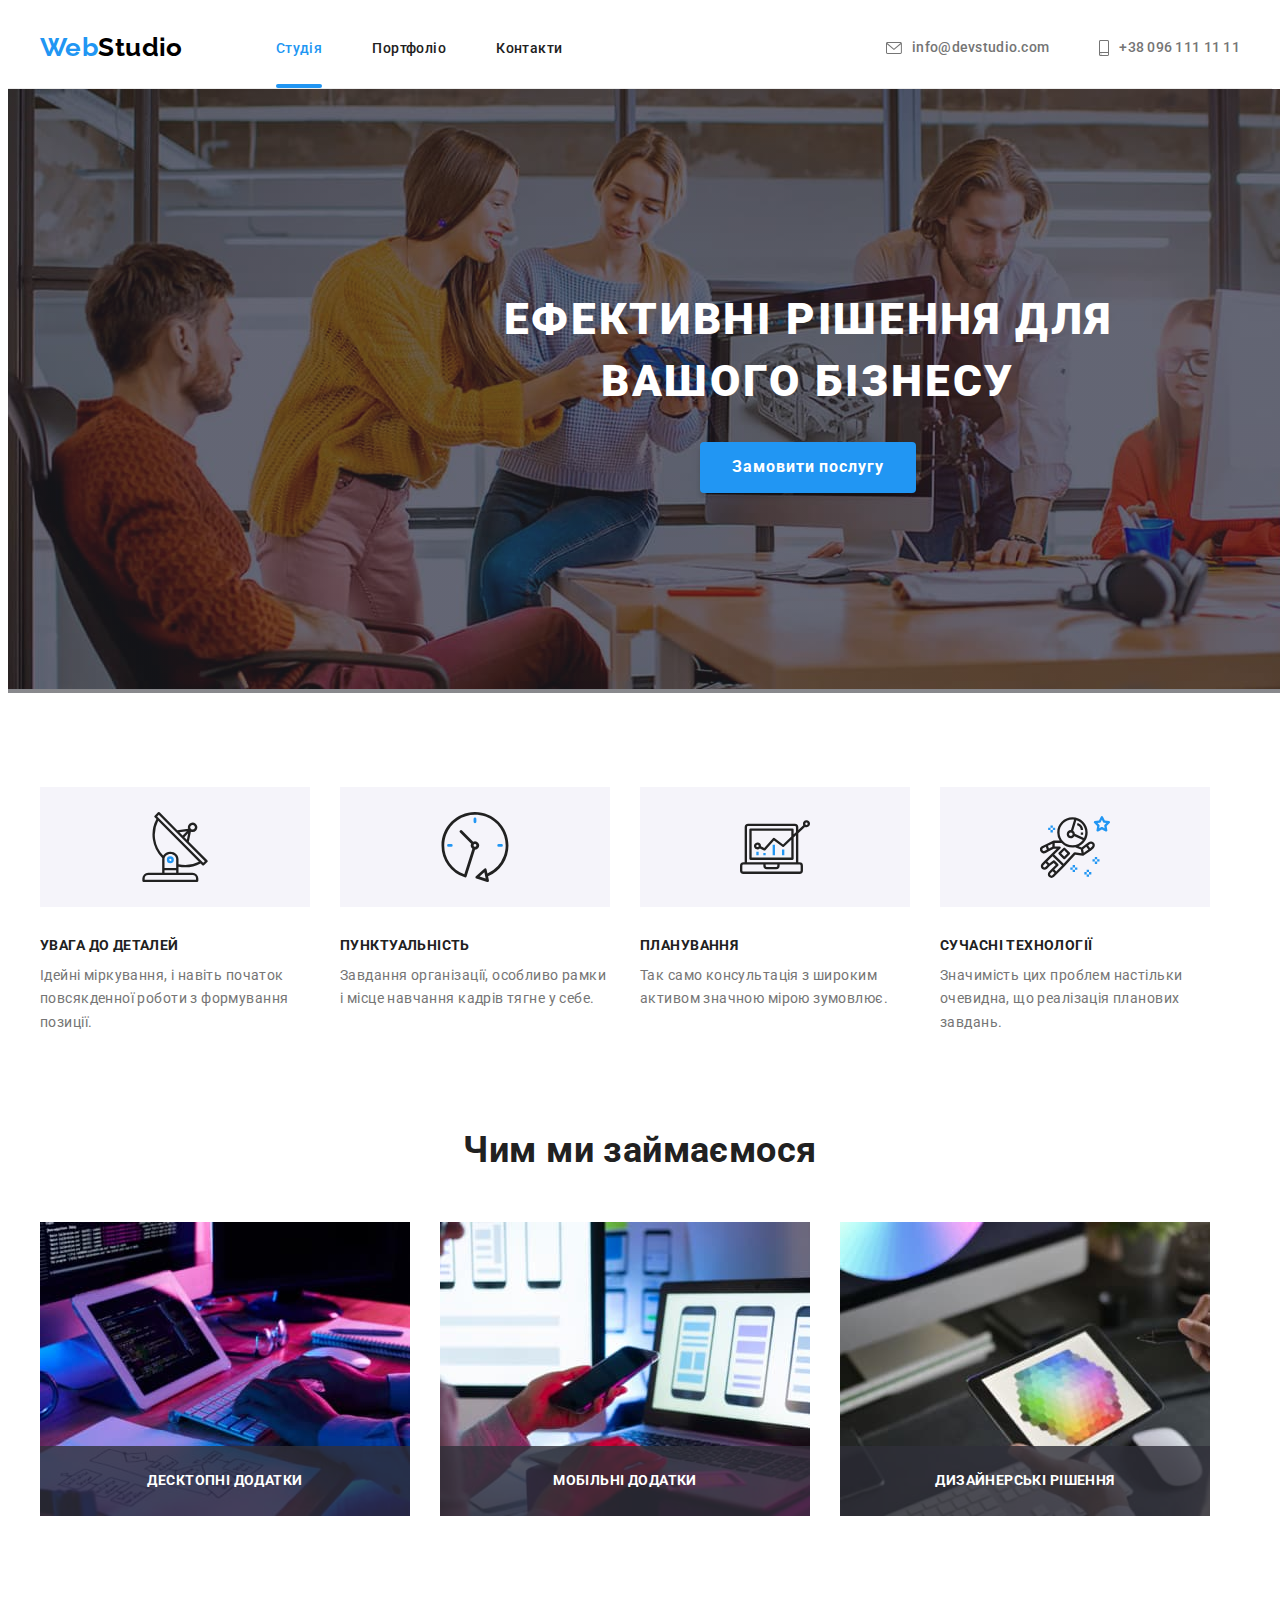
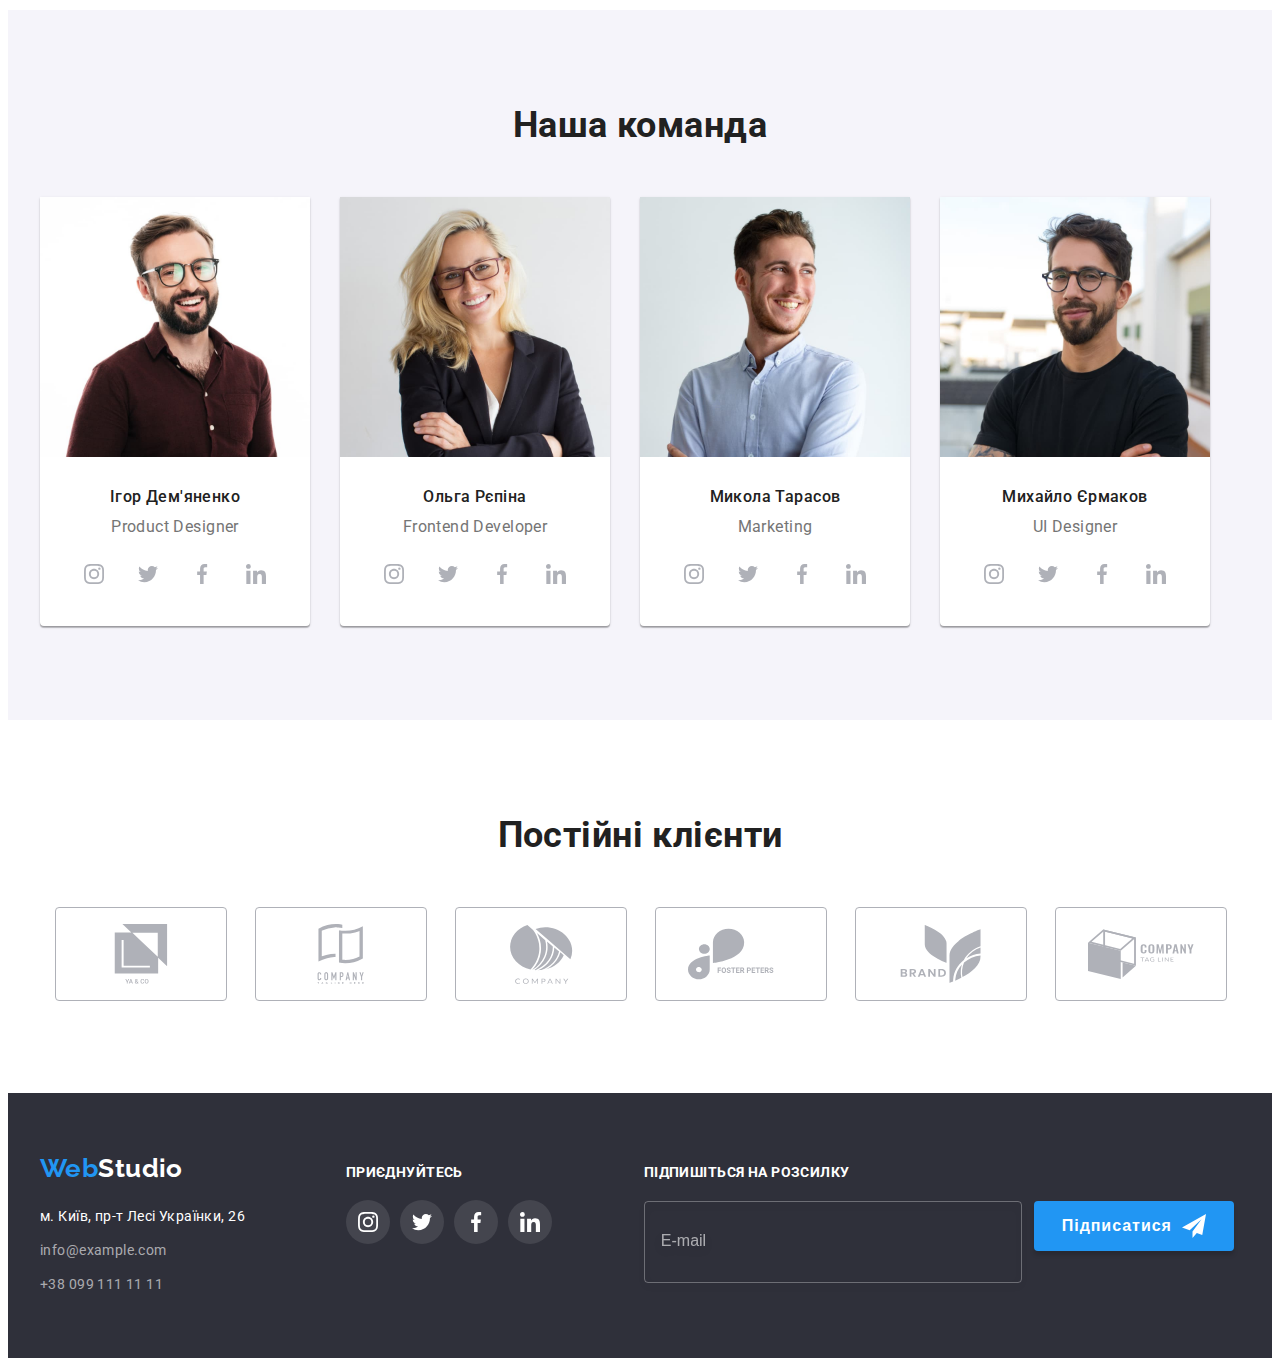
==== index.html @ 593ed6ea "Uploaded files from Module 6." ====
<!DOCTYPE html>
<html lang="uk">

<head>
    <meta charset="UTF-8">
    <meta http-equiv="X-UA-Compatible" content="IE=edge">
    <meta name="viewport" content="width=device-width, initial-scale=1.0">
    <title>WebStudio</title>
    <link rel="preconnect" href="https://fonts.googleapis.com">
    <link rel="preconnect" href="https://fonts.gstatic.com" crossorigin>
    <link
        href="https://fonts.googleapis.com/css2?family=Raleway:wght@700&family=Roboto:wght@400;500;700;900&display=swap"
        rel="stylesheet">
    <link rel="stylesheet" href="https://cdnjs.cloudflare.com/ajax/libs/modern-normalize/1.1.0/modern-normalize.min.css"
        integrity="sha512-wpPYUAdjBVSE4KJnH1VR1HeZfpl1ub8YT/NKx4PuQ5NmX2tKuGu6U/JRp5y+Y8XG2tV+wKQpNHVUX03MfMFn9Q=="
        crossorigin="anonymous" referrerpolicy="no-referrer" />
    <link rel="stylesheet" href="./styles/styles.css">

</head>

<body>

    <header class="header">
        <div class="container header-container">

            <nav class="navigation">
                <a href="index.html" class="logo"><span class="logo-web">Web</span>Studio</a>
                <ul class="site-nav list">
                    <li class="nav-list"><a href="" class="link current">Студія</a></li>
                    <li class="nav-list"><a href="portfolio.html" class="link">Портфоліо</a></li>
                    <li class="nav-list"><a href="" class="link">Контакти</a></li>
                </ul>
            </nav>

            <ul class="list contacts">
                <li><a href="mailto:info@devstudio.com" class="item email-header">
                        <svg class="icon-contact" width="16" height="12">
                            <use href="./images/icons.svg#icon-envelope"></use>
                        </svg>
                        info@devstudio.com</a></li>
                <li><a href="tel:+380961111111" class="item phone-header">
                        <svg class="icon-contact" width="10" height="16">
                            <use href="./images/icons.svg#icon-smartphone"></use>
                        </svg>
                        +38 096 111 11 11</a></li>
            </ul>
        </div>
    </header>

    <main>

        <section class="hero">
            <div class="container hero-container">
                <h1 class="hero-title">Ефективні рішення для вашого бізнесу</h1>
                <button type="button" class="btn cursor" data-modal-open>Замовити послугу</button>
            </div>

        </section>

        <section class="section">
            <div class="container">
                <h2 class="visually-hidden">Переваги</h2>
                <ul class="list set">

                    <li class="strength-element">
                        <div class="strength-icon-bcg">
                            <svg  width="70" height="70">
                                <use href="./images/icons.svg#icon-antenna"></use>
                            </svg>
                        </div>
                        <h3 class="title">УВАГА ДО ДЕТАЛЕЙ</h3>
                        <p class="text">
                            Ідейні міркування, і навіть початок повсякденної роботи з формування позиції.
                        </p>
                    </li>

                    <li class="strength-element">
                        <div class="strength-icon-bcg">
                            <svg width="70" height="70">
                                <use href="./images/icons.svg#icon-clock"></use>
                            </svg>
                        </div>
                        <h3 class="title">ПУНКТУАЛЬНІСТЬ</h3>
                        <p class="text">Завдання організації, особливо рамки і місце навчання кадрів тягне у себе.</p>
                    </li>

                    <li class="strength-element">
                        <div class="strength-icon-bcg">
                            <svg width="70" height="70">
                                <use href="./images/icons.svg#icon-diagram"></use>
                            </svg>
                        </div>
                        <h3 class="title">ПЛАНУВАННЯ</h3>
                        <p class="text">Так само консультація з широким активом значною мірою зумовлює.</p>
                    </li>

                    <li class="strength-element">
                        <div class="strength-icon-bcg">
                            <svg  width="70" height="70">
                                <use href="./images/icons.svg#icon-astronaut"></use>
                            </svg>
                        </div>
                        <h3 class="title">СУЧАСНІ ТЕХНОЛОГІЇ</h3>
                        <p class="text">Значимість цих проблем настільки очевидна, що реалізація планових завдань.</p>
                    </li>

                </ul>
            </div>
        </section>

        <section class="section job-section">
            <div class="container">
                <h2 class="secondary-title">Чим ми займаємося</h2>
                <ul class="list jobs">

                    <li class="jobs-kind"><img src="./images/box1.jpg" alt="Верстальщик размечает страницу" width="370"
                            height="294">
                        <div class="label">Десктопні додатки

                        </div></li>

                    <li class="jobs-kind"><img src="./images/box2.jpg"
                            alt="Настройка корректного отображения страницы на мобильном" width="370" height="294">
                        <div class="label">Мобільні додатки
                        
                        </div></li>

                    <li class="jobs-kind"><img src="./images/box3.jpg" alt="Дизайнер выбирает цвет" width="370"
                            height="294">
                        <div class="label">Дизайнерські рішення
                        
                        </div></li>
                </ul>
            </div>
        </section>

        <section class="team-bcg">
            <div class="container">
                <h2 class="secondary-title">Наша команда</h2>
                <ul class="list team">

                    <li class="element">
                        <img src="./images/foto1.jpg" alt="Ігор Дем'яненко" width="270" height="260">
                        <div class="name">
                            <h3 class="title">Ігор Дем'яненко</h3>
                            <p class="text">Product Designer</p>
                            <ul class="socials">
                                <li class="margin-icon">
                                    <a href="https://www.instagram.com/" target="_blank" rel="noopener noreferrer"
                                        class="link-icon">
                                        <svg width="20" height="20">
                                            <use href="./images/icons.svg#icon-instagram-gray"></use>
                                        </svg>
                                    </a>
                                </li>
                                <li class="margin-icon">
                                    <a href="https://twitter.com/" target="_blank" rel="noopener noreferrer"
                                        class="link-icon">
                                        <svg width="20" height="20">
                                            <use href="./images/icons.svg#icon-twitter-gray"></use>
                                        </svg>
                                    </a>
                                </li>
                                <li class="margin-icon">
                                    <a href="https://www.facebook.com/" target="_blank" rel="noopener noreferrer"
                                        class="link-icon">
                                        <svg width="20" height="20">
                                            <use href="./images/icons.svg#icon-facebook-gray"></use>
                                        </svg>
                                    </a>
                                </li>
                                <li class="margin-icon">
                                    <a href="https://www.linkedin.com/" target="_blank" rel="noopener noreferrer"
                                        class="link-icon">
                                        <svg width="20" height="20">
                                            <use href="./images/icons.svg#icon-linkedin-1"></use>
                                        </svg>
                                    </a>
                                </li>
                            </ul>
                        </div>
                    </li>

                    <li class="element">
                        <img src="./images/foto2.jpg " alt="Ольга Рєпіна" width="270" height="260">
                        <div class="name">
                            <h3 class="title">Ольга Рєпіна</h3>
                            <p class="text">Frontend Developer</p>
                            <ul class="socials">
                                <li class="margin-icon">
                                    <a href="https://www.instagram.com/" target="_blank" rel="noopener noreferrer"
                                        class="link-icon">
                                        <svg width="20" height="20">
                                            <use href="./images/icons.svg#icon-instagram-gray"></use>
                                        </svg>
                                    </a>
                                </li>
                                <li class="margin-icon">
                                    <a href="https://twitter.com/" target="_blank" rel="noopener noreferrer"
                                        class="link-icon">
                                        <svg width="20" height="20">
                                            <use href="./images/icons.svg#icon-twitter-gray"></use>
                                        </svg>
                                    </a>
                                </li>
                                <li class="margin-icon">
                                    <a href="https://www.facebook.com/" target="_blank" rel="noopener noreferrer"
                                        class="link-icon">
                                        <svg width="20" height="20">
                                            <use href="./images/icons.svg#icon-facebook-gray"></use>
                                        </svg>
                                    </a>
                                </li>
                                <li class="margin-icon">
                                    <a href="https://www.linkedin.com/" target="_blank" rel="noopener noreferrer"
                                        class="link-icon">
                                        <svg width="20" height="20">
                                            <use href="./images/icons.svg#icon-linkedin-1"></use>
                                        </svg>
                                    </a>
                                </li>
                            </ul>
                        </div>
                    </li>

                    <li class="element">
                        <img src="./images/foto3.jpg" alt="Микола Тарасов" width="270" height="260">
                        <div class="name">
                            <h3 class="title">Микола Тарасов</h3>
                            <p class="text">Marketing</p>
                            <ul class="socials">
                                <li class="margin-icon">
                                    <a href="https://www.instagram.com/" target="_blank" rel="noopener noreferrer"
                                        class="link-icon">
                                        <svg width="20" height="20">
                                            <use href="./images/icons.svg#icon-instagram-gray"></use>
                                        </svg>
                                    </a>
                                </li>
                                <li class="margin-icon">
                                    <a href="https://twitter.com/" target="_blank" rel="noopener noreferrer"
                                        class="link-icon">
                                        <svg width="20" height="20">
                                            <use href="./images/icons.svg#icon-twitter-gray"></use>
                                        </svg>
                                    </a>
                                </li>
                                <li class="margin-icon">
                                    <a href="https://www.facebook.com/" target="_blank" rel="noopener noreferrer"
                                        class="link-icon">
                                        <svg width="20" height="20">
                                            <use href="./images/icons.svg#icon-facebook-gray"></use>
                                        </svg>
                                    </a>
                                </li>
                                <li class="margin-icon">
                                    <a href="https://www.linkedin.com/" target="_blank" rel="noopener noreferrer"
                                        class="link-icon">
                                        <svg width="20" height="20">
                                            <use href="./images/icons.svg#icon-linkedin-1"></use>
                                        </svg>
                                    </a>
                                </li>
                            </ul>
                        </div>

                    </li>

                    <li class="element">
                        <img src="./images/foto4.jpg" alt="Михайло Єрмаков" width="270" height="260">
                        <div class="name">
                            <h3 class="title">Михайло Єрмаков</h3>
                            <p class="text">UI Designer</p>
                            <ul class="socials">
                                <li class="margin-icon">
                                    <a href="https://www.instagram.com/" target="_blank" rel="noopener noreferrer"
                                        class="link-icon">
                                        <svg width="20" height="20">
                                            <use href="./images/icons.svg#icon-instagram-gray"></use>
                                        </svg>
                                    </a>
                                </li>
                                <li class="margin-icon">
                                    <a href="https://twitter.com/" target="_blank" rel="noopener noreferrer"
                                        class="link-icon">
                                        <svg width="20" height="20">
                                            <use href="./images/icons.svg#icon-twitter-gray"></use>
                                        </svg>
                                    </a>
                                </li>
                                <li class="margin-icon">
                                    <a href="https://www.facebook.com/" target="_blank" rel="noopener noreferrer"
                                        class="link-icon">
                                        <svg width="20" height="20">
                                            <use href="./images/icons.svg#icon-facebook-gray"></use>
                                        </svg>
                                    </a>
                                </li>
                                <li class="margin-icon">
                                    <a href="https://www.linkedin.com/" target="_blank" rel="noopener noreferrer"
                                        class="link-icon">
                                        <svg width="20" height="20">
                                            <use href="./images/icons.svg#icon-linkedin-1"></use>
                                        </svg>
                                    </a>
                                </li>
                            </ul>
                        </div>

                    </li>

                </ul>
            </div>

        </section>
        <section class="section">
            <div class="container"></div>
            <h2 class="secondary-title">Постійні клієнти</h2>
            <ul class="set list icon-thumb">
                <li class="gap icon-thumb-list">
                    <a href=""  class="box-client">
<svg width="106" height="60">
    <use href="./images/icons.svg#icon-client-1"></use>
</svg>
                    </a>
                </li>
                <li class="gap icon-thumb-list">
                    <a href="" class="box-client">
<svg width="106" height="60">
                            <use href="./images/icons.svg#icon-client-2"></use>
                        </svg>
                    </a>
                </li>
                <li class="gap icon-thumb-list">
                    <a href="" class="box-client">
<svg width="106" height="60">
                            <use href="./images/icons.svg#icon-client-3"></use>
                        </svg>
                    </a>
                </li>
                <li class="gap icon-thumb-list">
                    <a href="" class="box-client">
<svg width="106" height="60">
    <use href="./images/icons.svg#icon-client-4"></use>
</svg>
                    </a>           
                </li>
                <li class="gap icon-thumb-list">
                    <a href="" class="box-client">
<svg width="106" height="60">
                            <use href="./images/icons.svg#icon-client-5"></use>
                        </svg>
                    </a>
                </li>
                <li class="gap icon-thumb-list">
                    <a href="" class="box-client">
<svg width="106" height="60">
                            <use href="./images/icons.svg#icon-client-6"></use>
                        </svg>
                    </a>
                </li>
            </ul>
        </section>
    </main>


    <footer class="footer">
        <div class="container position-footer">
            <div class="first-column">
                <a href="./index.html" class="logo logo-footer"><span class="logo-web">Web</span><span
                        class="logo-studio">Studio</span></a>
                <address>
                    <ul class="list addr">
        
                        <li class="addr-mgn">
                            <a href="https://goo.gl/maps/SSTRhMPDQCe36pUe9" target="_blank" rel="noopener noreferrer"
                                class="item map">м. Київ, пр-т Лесі Українки, 26</a>
                        </li>
        
                        <li class="addr-mgn">
                            <a href="mailto:info@example.com" class="item">info@example.com</a>
                        </li>
        
                        <li>
                            <a href="tel:+380991111111" class="item">+38 099 111 11 11</a>
                        </li>
                    </ul>
                </address>
            </div>
            <div class="second-column">
                <p>приєднуйтесь</p>
                <ul class="join-footer">
                    <li class="space-socials-footer">
                        <a href="" class="social-link-footer">
                            <svg width="20" height="20" class="social-icon-footer">
                                <use href="./images/icons.svg#icon-instagram-white"></use>
                            </svg>
                        </a>
                    </li>
                    <li class="space-socials-footer">
                        <a href="" class="social-link-footer">
                            <svg width="20" height="20" class="social-icon-footer">
                                <use href="./images/icons.svg#icon-twitter-white"></use>
                            </svg>
                        </a>
                    </li>
                    <li class="space-socials-footer">
                        <a href="" class="social-link-footer">
                            <svg width="20" height="20" class="social-icon-footer">
                                <use href="./images/icons.svg#icon-facebook-white"></use>
                            </svg>
                        </a>
                    </li>
                    <li class="space-socials-footer">
                        <a href="" class="social-link-footer">
                            <svg width="20" height="20" class="social-icon-footer">
                                <use href="./images/icons.svg#icon-linkedin-white"></use>
                            </svg>
                        </a>
                    </li>
                </ul>
            </div>
                    <form class="footer-form">
                    
                        <label class="footer-label" for="footer-email">Підпишіться на розсилку</label>
                        <div class="wrapper-input-button">
                            <input type="email" name="user-email" id="footer-email" class="footer-email" placeholder="E-mail">
                    
                            <button type="submit" class="footer-subscription-button">Підписатися
                                <svg width="24" height="24">
                                    <use href="./images/icons.svg#icon-send"></use>
                                </svg>
                            </button>
                        </div>
                    
                    </form>
        </div>


    </footer>
<div class="backdrop is-hidden" data-modal>
<div class="modal">
    <form class="modal-form">
        <b>Залиште свої дані, ми вам передзвонимо</b>
        <label class="modal-contact-form">
            Ім'я
            <span class="modal-contact-info-wrapper">
                 <input type="text" name="user-name" class="modal-contact-info">
                 <svg width="18" height="18" class="modal-contact-icon">
                    <use href="./images/icons.svg#icon-person"></use>
                 </svg>
            </span>
        </label>
        <label class="modal-contact-form">
            Телефон
            <span class="modal-contact-info-wrapper">
                <input type="tel" name="user-phone" class="modal-contact-info">
                <svg width="18" height="18" class="modal-contact-icon">
                    <use href="./images/icons.svg#icon-phone"></use>
                </svg>
            </span>
        </label>
        <label class="modal-contact-form">
            Пошта
            <span class="modal-contact-info-wrapper">
                <input type="email" name="user-email" class="modal-contact-info">
                <svg width="18" height="18" class="modal-contact-icon">
                    <use href="./images/icons.svg#icon-email"></use>
                </svg>
            </span>
        </label>
        <label class="modal-contact-form">
            Коментар
            <textarea name="user-message" class="modal-message" placeholder="Введіть текст"></textarea>
        </label>
        <div class="accept-policy-wrapper">
            <input type="checkbox" name="accept-policy" id="accept-policy" class="modal-checkbox-accept visually-hidden">
            <label class="modal-checkbox-text" for="accept-policy">Погоджуюся з розсилкою та приймаю &nbsp;
                <a href="#" class="link">Умови договору</a>
            </label>
        </div>
        <button type="submit" class="modal-submit-button">Відправити</button>
    </form>

    <button type="button" class="modal-close" data-modal-close>
        <svg width="18" height="18" class="icon-close-modal">
            <use href="./images/icons.svg#icon-modal-close"></use>
        </svg>
    </button>
</div>
</div>
<script src="./modal.js"></script>
</body>

</html>
---- styles/styles.css ----
:root {
    --card-set-gap: 30px;
    --main-text-color: #757575;
    --title-text-color: #212121;
    --accent-color: #2196F3;
    --bcg-color: #fff;
    --line-header: #ECECEC;
    --logo-color: #000000;
    --hero-bcg: #C4C4C4;
    --white-text: #FFFFFF;
    --btn-hover: #188CE8;
    --bcg-footer: #2F303A;
    --adr-color: rgba(255, 255, 255, 0.6);
    --secondary-bcg:#F5F4FA; 
    --icon-color: #AFB1B8;
    --space-icons: 10px;
    --timing-duration: 250ms;
    --timing-function: cubic-bezier(0.4, 0, 0.2, 1);
    --icon-color-socials: #FFFFFF;
}
body {
    background-color: var(--bcg-color);
    font-family: Roboto, sans-serif;
    color: var(--main-text-color);
    letter-spacing: 0.03em;
    font-size: 14px;  
 
}
h1, h2, h3, h4, h5, h6, p{
    margin: 0px;
   }
ul, ol {
    margin: 0;
    padding: 0;
    list-style: none;
   }
  
.visually-hidden{
    position: absolute;
    width: 1px;
    height: 1px;
    margin: -1px;
    padding: 0;
    overflow: hidden;
    border: 0;
    clip: rect(0 0 0 0);
}
img{
    display: block;
}
.container{
    width: 1200px;
    padding-left: 15px;
    padding-right: 15px;
    margin-left: auto;
    margin-right: auto;
}
.section{
    padding-top: 94px;
    padding-bottom: 94px;
}


/*========= хэдер =======*/
.header-container{
    display: flex;
    align-items: center;
}
.navigation{
    display: flex;
    align-items: center;
}
.site-nav{
    display: flex;
    align-items: center;
}
.header {
    padding-top: 24px;
    padding-bottom: 25px;
    border-bottom:1px solid var(--line-header);
    background-color: var(--bcg-color);
}
.logo {
    margin-right: 93px;
    color: var(--logo-color);
    font-family: Raleway, sans-serif;
    font-style: normal;
    font-weight: 700;
    font-size: 26px;
    line-height: 1.2;
    text-decoration: none; 
}
.logo-web {
    color: var(--accent-color);
}
.nav-list:not(:last-child){
    margin-right: 50px;
}
.site-nav .link {
    color: var(--title-text-color);
    font-weight:500;

    transition: color var(--timing-duration) var(--timing-function);
}
.site-nav .link:hover,
.site-nav .link:focus {
    color: var(--accent-color);
}
.site-nav .current{
    position: relative;
    color: var(--accent-color);
    padding-bottom: 32px;
}
.nav-list .current::after{
    content:"";
    position: absolute;
    left: 0;
    bottom: 0;
    
    width: 100%;
    height: 4px;
    background: var(--accent-color);
    border-radius: 2px;
}

.contacts{
    display: flex;
    margin-left: auto;
    align-items: center;
}
.email-header{
    display: flex;
    margin-right: 50px;
}
.phone-header{
    display: flex;
}
 .contacts .item {
    display: flex;
    align-items: center;
    text-decoration: none;
    color: var(--main-text-color);
    font-weight: 500;
    letter-spacing: 0.02em;
    line-height: 1.2;

    transition: color var(--timing-duration) var(--timing-function);
 }
 .contacts .item:hover, 
 .contacts .item:focus {
    color: var(--accent-color);
 }
.icon-contact{
    --icon-color: currentColor;
align-items: center;
margin-right: var(--space-icons);
}

/* ========= main ========*/

.hero{
    width: 1600px;
    margin: 0 auto;
    padding-top: 200px;
    padding-bottom: 200px;
    background-color: var(--hero-bcg);
   background-image: linear-gradient(
    rgba(47, 48, 58, 0.4),
    rgba(47, 48, 58, 0.4)),
    url(../images/overlay.jpg);
    background-repeat: no-repeat;
}
.hero-container{
    display: flex;
    flex-direction: column;
    justify-content: center;
    flex-wrap: wrap;
    align-items: center;
}
.hero-title{
    width: 696px;
    margin-bottom: 30px;
    color: var(--white-text);
    font-weight: 900;
    font-size: 44px;
    line-height: 1.4;
    text-align: center;
    letter-spacing: 0.06em;
    text-transform: uppercase;
}
.btn {
    min-width: 216;
    padding: 10px 32px;
    border: none;
    border-radius: 4px;
    text-align: center;
    font-family: inherit;
    color: var(--white-text);
    background-color: var(--accent-color);
    box-shadow: 0px 4px 4px rgba(0, 0, 0, 0.15);
    font-style: normal;
    font-weight: 700;
    font-size: 16px;
    line-height: 1.9;
    display: flex;
    text-align: center;
    letter-spacing: 0.06em; 

    transition: background-color var(--timing-duration) var(--timing-function);
}
.btn:hover {
    background-color: var(--btn-hover);
}
.set{
    display: flex;
    flex-wrap: wrap;
}
.strength-element{
    flex-basis: calc((100%-90px)/4);
    max-width: 270px;
}
.strength-element:not(:nth-child(4)){
    margin-right:var(--card-set-gap);
}
.strength-element>.title{
    margin-bottom: 10px;
}
.strength-icon-bcg{
    display: flex;
    align-items: center;
    justify-content: center;
    width: 270px;
    height: 120px;
    margin-bottom: 30px;

    background-color: var(--secondary-bcg) ;
}

.list .title{
    font-size: 14px;
    line-height: 1.2;
    text-transform: uppercase;
    color: var(--title-text-color);
}
.list .text{
    line-height: 1.7;
    color: var(--main-text-color);
}
.secondary-title {
    margin-bottom: 50px;
    font-size: 36px;
    line-height: 1.2;
    text-align: center;
    color: var(--title-text-color);

}
.job-section{
    padding-top: 0;
}
.jobs{
    display: flex;
    flex-wrap: wrap;
}
.jobs-kind{
    position: relative;
    flex-basis: calc((100%-60px)/3);
    max-width: 370px;
}
.jobs-kind:nth-child(-n+2){
    margin-right: var(--card-set-gap);
}

.label{
    position: absolute;
    bottom: 0;
    left: 0;
    display: flex;
    align-items: center;
    justify-content: center;
    width: 100%;
    background-color: rgba(47, 48, 58, 0.8);
    height: 70px;
    font-weight: 700;
    line-height: 1.14;
    text-transform: uppercase;
    color: #FFFFFF;
}
.team-bcg{
    padding: 94px 0;
    background-color: var(--secondary-bcg) ;
}
.team{
    display: flex;
    flex-wrap: wrap;
    margin: -15px;
}
.team>.element{
    max-width: 270px;
    flex-basis: calc((100%-90px)/4);
    margin: 15px;
    background: #FFFFFF;
    box-shadow: 0px 1px 3px rgba(0, 0, 0, 0.12), 0px 1px 1px rgba(0, 0, 0, 0.14), 0px 2px 1px rgba(0, 0, 0, 0.2);
    border-radius: 0px 0px 4px 4px;
    overflow: hidden;
}
.team .title{
    margin-bottom: 10px;
    font-weight: 500;
    font-size: 16px;
    line-height: 1.2;
    text-align: center;
    color: var(--title-text-color);
    text-transform: capitalize;
}
.team .text{
    font-size: 16px;
    line-height: 1.2;
    text-align: center;
    color: var(--main-text-color);
}
.element .name {
    padding-top: 30px;
    padding-bottom: 30px;
}
.socials{
    display: flex;
    justify-content: center;
    margin-top: 16px;
    list-style: none;
}


.link-icon{
    display: flex;
    justify-content: center;
    align-items: center;
    width: 44px;
    height: 44px;
    border-radius: 50%;
    fill: var(--icon-color);

    transition: background-color var(--timing-duration) var(--timing-function), fill var(--timing-duration) var(--timing-function);
}

.link-icon:hover,
.link-icon:focus{
  background-color: var(--accent-color);  
  fill: var(--icon-color-socials);
}

.margin-icon:not(:last-child){
    margin-right: var(--space-icons);
}
.box-client{
    display: flex;
    justify-content: center;
    align-items: center;
    width: 100%;
    height: 100%;
    border: 1px solid var(--icon-color);
    border-radius: 4px;
    fill: var(--icon-color);

    transition: border var(--timing-duration) var(--timing-function), fill var(--timing-duration) var(--timing-function);
}
.box-client:hover,
.box-client:focus{
   border: 1px solid var(--accent-color);
   fill: var(--accent-color);
}

.icon-thumb{
    justify-content: center;
}
.icon-thumb-list{
    width: 170px;
    height: 92px;
}
.gap:not(:last-child){
    margin-right: var(--card-set-gap);
}

 /*======== футер ======== */
 .footer {
   
    background-color: var(--bcg-footer);
    padding-bottom: 60px;
    padding-top: 60px;
 }
 .position-footer{
  
    display: flex;
    align-items: baseline;
    width: 1200px;
 }
.logo-footer{
    display: inline-block;
    margin-bottom: 20px;
}
 .logo-studio {
    color: var(--white-text)
 }
 .addr-mgn{
    margin-bottom: 9px;
 }
.addr .item {
    text-decoration: none;
    color: var(--adr-color);
    font-style: normal;
    line-height: 1.8;

    transition: color var(--timing-duration) var(--timing-function);
}
.addr .item:hover,
.addr .item:focus {
    color: var(--accent-color);
}
.addr .map {
    color: var(--white-text);
}
.first-column{
    margin-right: 70px;
}
.second-column{
    color:#FFFFFF;
    font-weight: 700;
    line-height: 1.1;
    text-transform: uppercase;
}
.join-footer{
    display: flex;
    margin-top: 20px;
}
.social-link-footer{
    display:  flex;
    justify-content: center;
    align-items: center;
    width: 44px;
    height: 44px;
    border-radius: 50%;
    background: rgba(255, 255, 255, 0.1);

    transition: background-color var(--timing-duration) var(--timing-function);
}
.social-link-footer .social-icon-footer{
    fill: #fff;
}
.space-socials-footer:not(:last-child){
    margin-right: var(--space-icons);
}
.social-link-footer:hover,
.social-link-footer:focus{
    background-color: var(--accent-color)
}

.footer-form{
    min-width: 570px;
    margin-left: 92px;
    
}

.footer-label{
  display: block;
  margin-bottom: 20px;

font-weight: 700;
line-height: 1.14;
text-transform: uppercase;
color: var(--white-text);
}
.footer-form input{
width: 358px;
height: 50px;
padding-top: 15px;
padding-bottom: 15px;
padding-left: 16px;
margin-right: 12px;
background-color: transparent;
border: 1px solid rgba(255, 255, 255, 0.3);
filter: drop-shadow(0px 4px 4px rgba(0, 0, 0, 0.15));
border-radius: 4px;
}
.footer-form input::placeholder{
    font-size: 16px;
    line-height: 1.25;
    display: flex;
    align-items: center;
    color: var(--adr-color);
}
.footer-subscription-button{
    display: flex;
    align-items: center;
    justify-content: center;
    
    min-width: 200px;
    height: 50px;

    background: var(--accent-color);
    box-shadow: 0px 4px 4px rgba(0, 0, 0, 0.15);
    border-radius: 4px;
    border: none;

    font-weight: 700;
    font-size: 16px;
    line-height: 1.88;
    text-align: center;
    letter-spacing: 0.06em;
    color: #FFFFFF;
}
.footer-subscription-button>svg{
    margin-left: 10px;
}
.wrapper-input-button{
    display: flex;
}

.backdrop{
    position: fixed;
    top: 0;
    left: 0;
    width: 100vw;
    height: 100vh;

    display: flex;
        justify-content: center;
        align-items: center;

    background-color: rgba(0, 0, 0, 0.2);
    transition: opacity var(--timing-duration) var(--timing-function), visibility var(--timing-duration) var(--timing-function);
   }

.backdrop.is-hidden{
    opacity: 0;
    visibility: hidden;
    pointer-events: none;
   }

   .backdrop.is-hidden .modal{
    transform: scale(140%);
   }
.modal{
    position: absolute;
    padding: 40px;
    width: 528px;
    height: 580px;
    background-color: #FFFFFF; 
    box-shadow: 0px 1px 3px rgba(0, 0, 0, 0.12), 0px 1px 1px rgba(0, 0, 0, 0.14), 0px 2px 1px rgba(0, 0, 0, 0.2);
    border-radius: 4px;
    transform: scale(100%);
    transition: transform var(--timing-duration) var(--timing-function);
}

.modal-close{
    position: absolute;
    top: 8px;
    right: 8px;
    display: flex;
    justify-content: center;
    align-items: center;
    width: 30px;
    height: 30px;
    border-radius: 50%;
    border: 1px solid rgba(0, 0, 0, 0.1);
    background-color: transparent;
    padding: 0;
    cursor: pointer;
    transition: transform var(--timing-duration) var(--timing-function), var(--timing-duration), var(--timing-function);
    }
    .icon-close-modal{
        transition: fill var(--timing-duration) var(--timing-function);
    }
    .icon-close-modal:hover,
    .icon-close-modal:focus{
     fill: var(--accent-color);
}
    .modal-form>b{
    display: block;
    width: 100%;
    margin-bottom: 12px;
    font-weight: 700;
    font-size: 20px;
    line-height: 1.15;
    text-align: center;
    color: var(--title-text-color);
    }
    .modal-contact-form{
        display: block;
        font-size: 12px;
        line-height: 1.17;
        letter-spacing: 0.01em;
    }

    .modal-contact-info {
        width: 100%;
        height: 40px;
        padding-left: 42px;
        border: 1px solid rgba(33, 33, 33, 0.2);
        border-radius: 4px;

        transition: border-color var(--timing-duration) var(--timing-function);
    }
    .modal-contact-info:focus, 
        .modal-message:focus{
        outline: none;
        border-color: var(--accent-color);
    }
    .modal-contact-info-wrapper{
        position: relative;
        display: block;
        margin-top: 4px;
        margin-bottom: 10px;
    }
    .modal-contact-icon{
        position: absolute;
        left: 12px;
        top: 50%;
        fill: var(--title-text-color);
        transform: translateY(-50%);

        transition: fill var(--timing-duration) var(--timing-function);
        
    }
    .modal-contact-info:focus+.modal-contact-icon{
        fill: var(--accent-color);
    }

    .modal-message{
        width: 100%;
        height: 120px;
        padding: 12px 16px;
        resize: none;
        border: 1px solid rgba(33, 33, 33, 0.2);
        border-radius: 4px;

        transition: border-color var(--timing-duration) var(--timing-function);
    }
    .modal-message::placeholder{
        font-size: 12px;
        line-height: 1.17;
        letter-spacing: 0.01em;
        color: rgba(117, 117, 117, 0.5);
    }
    .modal-checkbox-text{
        display: flex;
        align-items: center;
        line-height: 1.71;
        color: var(--main-text-color);
    }

    .modal-checkbox-text::before{
        display: inline-block;
        content:"";
        width: 16px;
        height: 15px;
        margin-right: 8px;
        border: 2px solid var(--title-text-color);
        border-radius: 2px;
        cursor: pointer;
    }
    .accept-policy-wrapper{
        display: flex;
        justify-content: center;
        margin-top: 20px;
        margin-bottom: 30px;
    }

    .modal-checkbox-accept:checked + .modal-checkbox-text::before{
        background-color: var(--accent-color);
        border-color: var(--accent-color);
        background-image: url("data:image/svg+xml,%3Csvg width='13' height='10' viewBox='0 0 13 10' fill='none' xmlns='http://www.w3.org/2000/svg'%3E%3Cpath d='M1.95703 4.75166L1.88825 4.68604L1.81923 4.75141L0.93123 5.59258L0.854858 5.66492L0.930974 5.73753L4.42671 9.07236L4.49574 9.1382L4.56476 9.07236L12.069 1.91352L12.1449 1.84116L12.069 1.76881L11.1873 0.927644L11.1183 0.861826L11.0493 0.927611L4.49577 7.17353L1.95703 4.75166Z' fill='white' stroke='white' stroke-width='0.2'/%3E%3C/svg%3E");
        background-size:contain;
        background-repeat: no-repeat;
        background-origin: padding-box;
    }
    .modal-checkbox-accept:focus+.modal-checkbox-text::before{
        outline: 1px solid var(--accent-color);
    }
    .footer-email{
        color: var(--white-text);
    }
    .modal-submit-button{
        display: block;
        margin: 0 auto;
        min-width: 200px;
        height: 50px;
        padding: 10px 52px;

        background: var(--accent-color);
        box-shadow: 0px 4px 4px rgba(0, 0, 0, 0.15);
        border-radius: 4px;
        border: none;
        cursor: pointer;

        font-weight: 700;
        font-size: 16px;
        line-height: 1.88;
        text-align: center;
        letter-spacing: 0.06em;
        color: var(--white-text);

        transition: background var(--timing-duration) var(--timing-function);
    }

    .modal-submit-button:hover,
    .modal-submit-button:focus{
        background: var(--btn-hover);
    }
/* ====== Стoрінка Портфолио ==========*/

.filter-container{
    display:flex;
    margin-bottom: 50px;
    justify-content: center;
}
.filter-position{
    margin-right: 8px;
}
.filter-position:last-child {
    margin-right: 0;
}
.filter{
    padding: 6px 22px;
    font-family: 'Roboto';
    font-weight: 500;
    font-size: 16px;
    line-height: 1.6;
    text-align: center;
    letter-spacing: 0.03em;
    color: var(--title-text-color);
    background-color: var(--secondary-bcg);
    border-radius: 4px;
    border: none;

    transition: color var(--timing-duration) var(--timing-function), background var(--timing-duration) var(--timing-function), box-shadow var(--timing-duration) var(--timing-function);
}

.filter:hover,
.filter:focus {
    background: var(--accent-color);
    color: var(--white-text);
    box-shadow: 0px 3px 1px rgba(0, 0, 0, 0.1), 0px 1px 2px rgba(0, 0, 0, 0.08), 0px 2px 2px rgba(0, 0, 0, 0.12);
}
.cursor {
    cursor: pointer;
}
.project{
    display: flex;
    flex-wrap: wrap;
    margin-right: calc(-1 * var(--card-set-gap));
    margin-bottom: calc(-1 * var(--card-set-gap));
}
.project-item{
    flex-basis: calc((100% - 3 * var(--card-set-gap)) / 3);
    margin-right: var(--card-set-gap);
    margin-bottom: var(--card-set-gap);

    transition: box-shadow var(--timing-duration) var(--timing-function);
 
}

.project-border{
    padding: 20px 24px;
    border: 1px solid #EEEEEE;
    border-top: none;
}
.project .title{
    margin-bottom: 4px;
    font-size: 18px;
    line-height: 2;
    letter-spacing: 0.06em;
    color: var(--title-text-color);
    text-transform: capitalize;
}
.project .text{
    font-size: 16px;
    line-height: 1.9;
    color: var(--main-text-color);
}
.list .link{
    text-decoration: none;
}
.link{
    color: var(--accent-color);
}
.portfolio-description-text{
    position: absolute;
    top: 0;
    left: 0;
    width: 370px;
    height: 294px;
    padding: 63px 24px;
    font-size: 18px;
    line-height: 1.56;
    color: var(--white-text);
    background-color: rgba(33, 150, 243, 0.9);
    transform: translateY(100%);
    transition: transform var(--timing-duration) var(--timing-function);
}

.portfolio-overlay{
    position: relative;
    left: 0;
    top: 0;
   
    width: 370px;
    height: 294px;
    background-color: rgba(33, 150, 243, 0.9);
   overflow: hidden;
}

.project-item:hover .portfolio-description-text{
    transform: translateY(0);
}

.project-item:hover{
box-shadow: 0px 1px 1px rgba(0, 0, 0, 0.12), 0px 4px 4px rgba(0, 0, 0, 0.06), 1px 4px 6px rgba(0, 0, 0, 0.16);
}
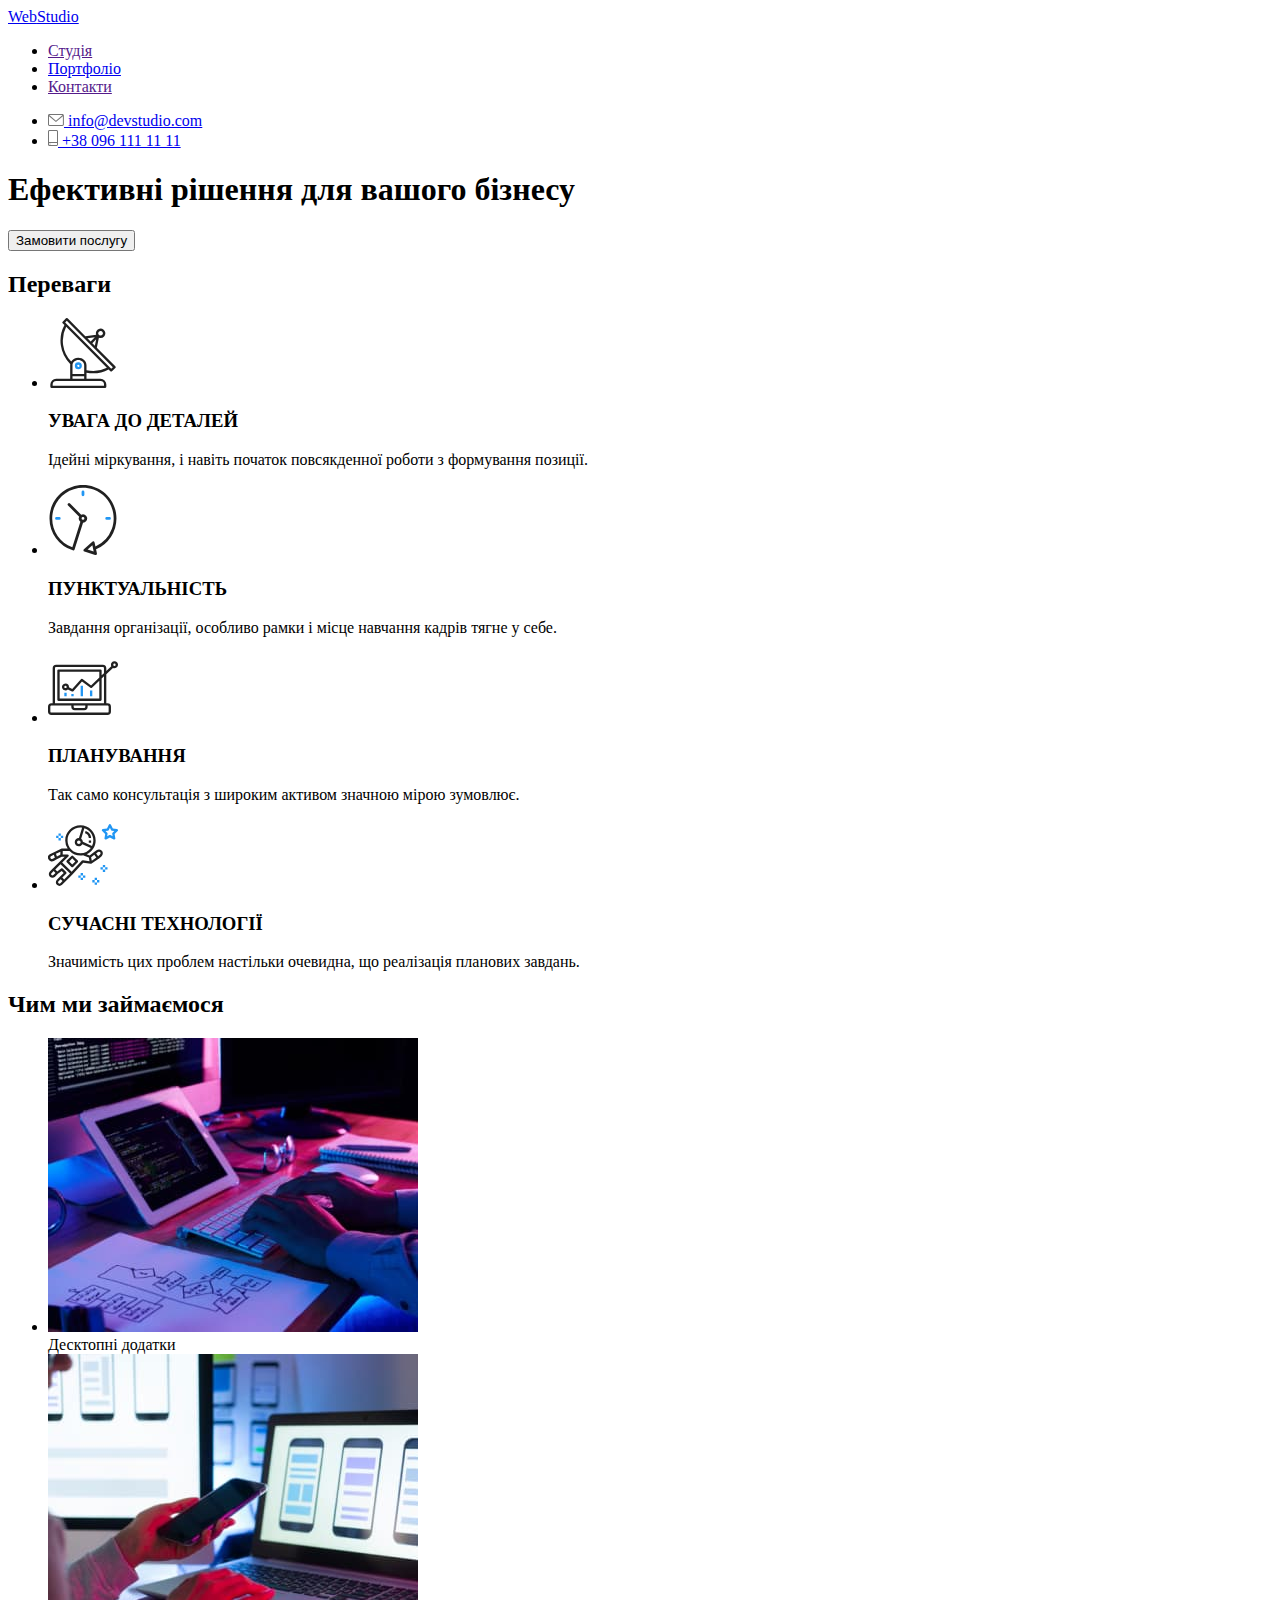
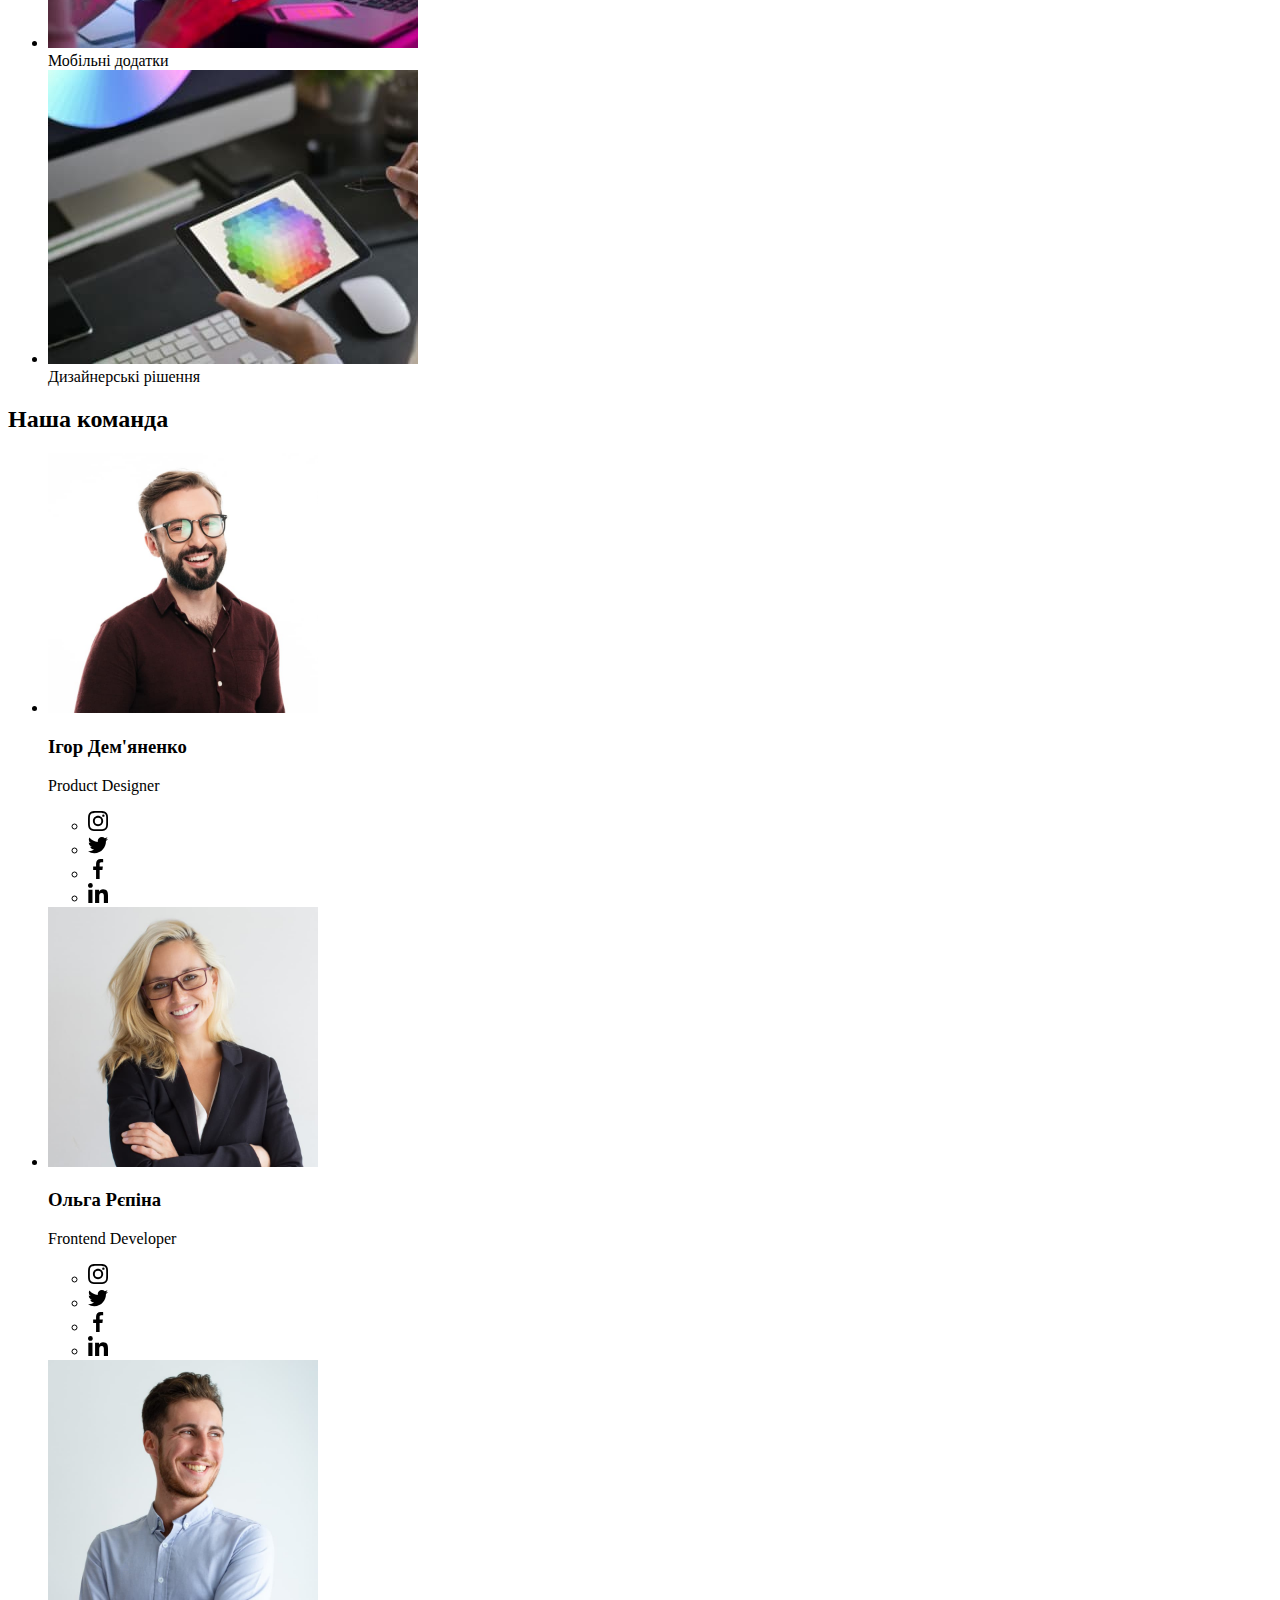
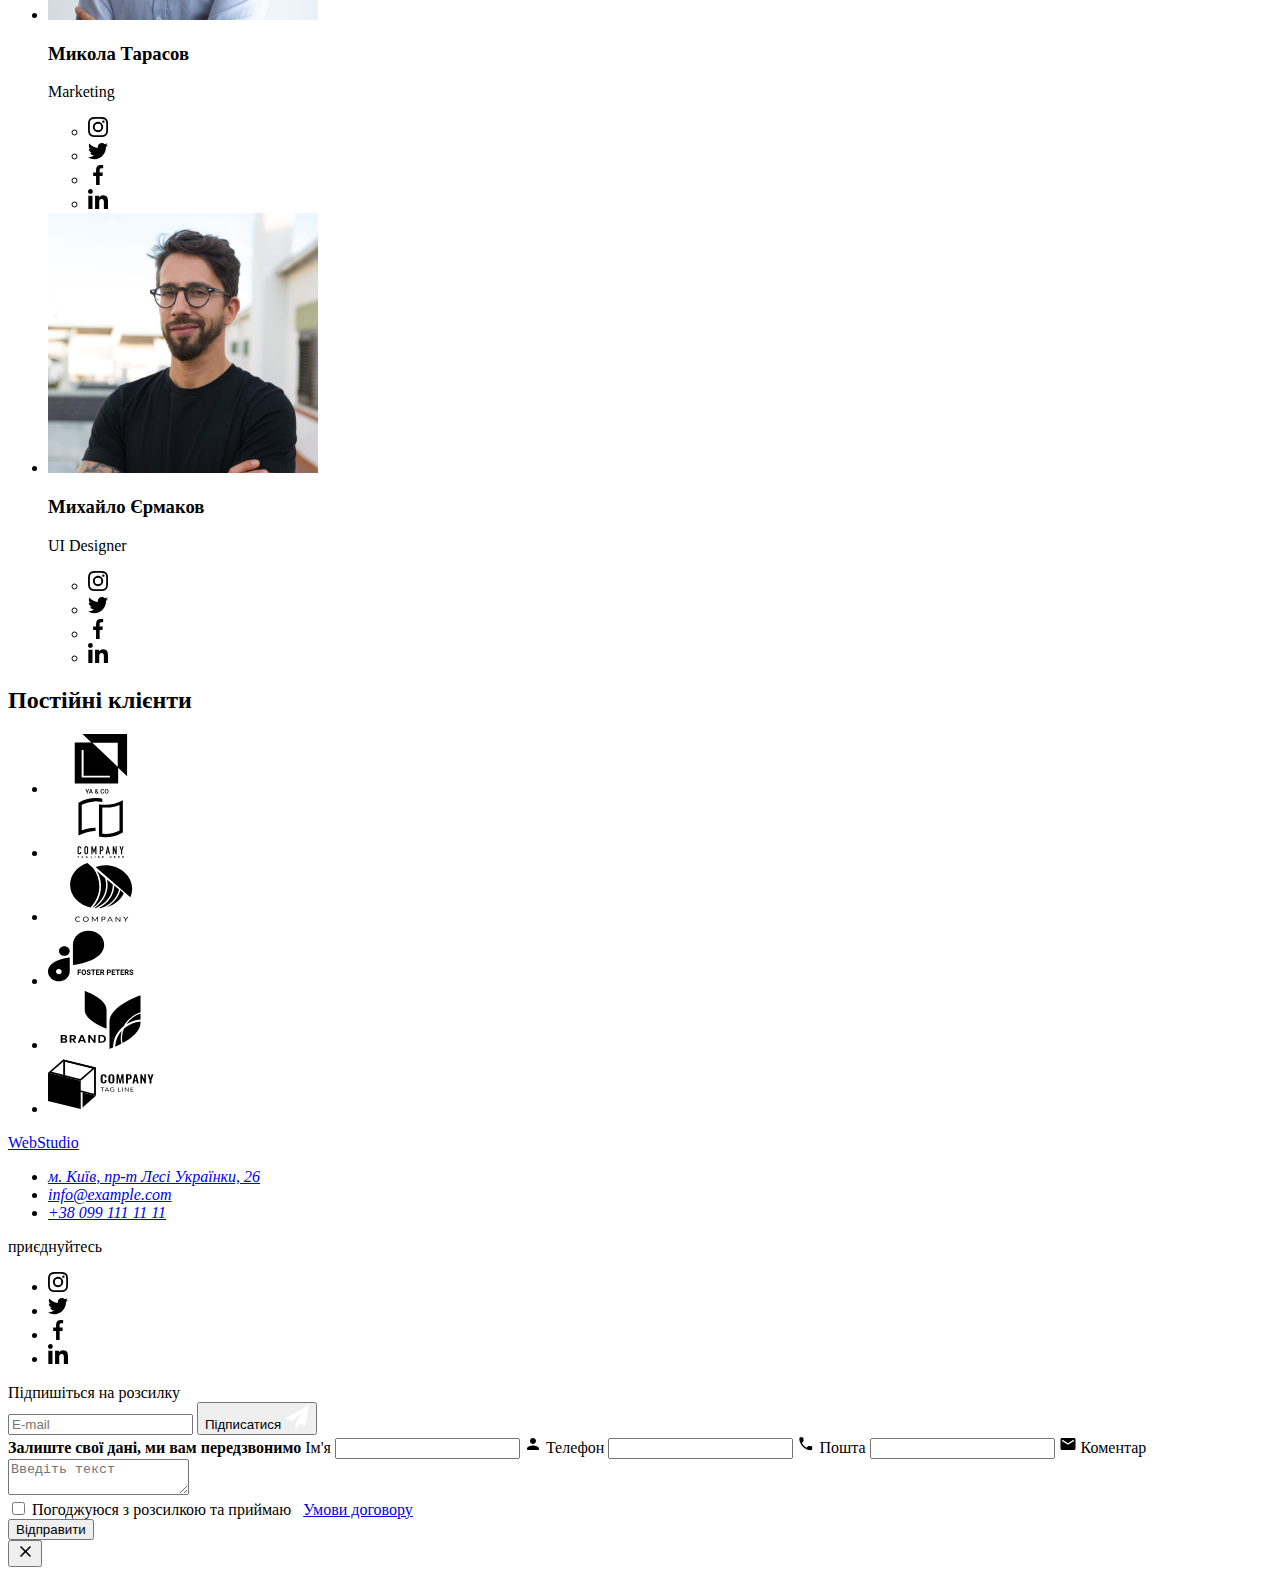
==== commit 51a65180: "Module 7 has done" ====
--- a/index.html
+++ b/index.html
@@ -14,7 +14,7 @@
     <link rel="stylesheet" href="https://cdnjs.cloudflare.com/ajax/libs/modern-normalize/1.1.0/modern-normalize.min.css"
         integrity="sha512-wpPYUAdjBVSE4KJnH1VR1HeZfpl1ub8YT/NKx4PuQ5NmX2tKuGu6U/JRp5y+Y8XG2tV+wKQpNHVUX03MfMFn9Q=="
         crossorigin="anonymous" referrerpolicy="no-referrer" />
-    <link rel="stylesheet" href="./styles/styles.css">
+   <link rel="stylesheet" href="./dist/css/main.min.css">
 
 </head>
 
@@ -24,22 +24,23 @@
         <div class="container header-container">
 
             <nav class="navigation">
-                <a href="index.html" class="logo"><span class="logo-web">Web</span>Studio</a>
-                <ul class="site-nav list">
-                    <li class="nav-list"><a href="" class="link current">Студія</a></li>
-                    <li class="nav-list"><a href="portfolio.html" class="link">Портфоліо</a></li>
-                    <li class="nav-list"><a href="" class="link">Контакти</a></li>
+                <a href="index.html" class="logo">
+                    <span class="logo__web">Web</span>Studio</a>
+                <ul class="menu">
+                    <li class="menu__list"><a href="" class="menu__link current">Студія</a></li>
+                    <li class="menu__list"><a href="portfolio.html" class="menu__link">Портфоліо</a></li>
+                    <li class="menu__list"><a href="" class="menu__link">Контакти</a></li>
                 </ul>
             </nav>
 
-            <ul class="list contacts">
-                <li><a href="mailto:info@devstudio.com" class="item email-header">
-                        <svg class="icon-contact" width="16" height="12">
+            <ul class="contacts">
+                <li class="contacts__list"><a href="mailto:info@devstudio.com" class="contacts__item">
+                        <svg class="contacts__icon" width="16" height="12">
                             <use href="./images/icons.svg#icon-envelope"></use>
                         </svg>
                         info@devstudio.com</a></li>
-                <li><a href="tel:+380961111111" class="item phone-header">
-                        <svg class="icon-contact" width="10" height="16">
+                <li class="contacts__list"><a href="tel:+380961111111" class="contacts__item">
+                        <svg class="contacts__icon" width="10" height="16">
                             <use href="./images/icons.svg#icon-smartphone"></use>
                         </svg>
                         +38 096 111 11 11</a></li>
@@ -50,9 +51,9 @@
     <main>
 
         <section class="hero">
-            <div class="container hero-container">
-                <h1 class="hero-title">Ефективні рішення для вашого бізнесу</h1>
-                <button type="button" class="btn cursor" data-modal-open>Замовити послугу</button>
+            <div class="container hero__container">
+                <h1 class="hero__title">Ефективні рішення для вашого бізнесу</h1>
+                <button type="button" class="btn hero__btn" data-modal-open>Замовити послугу</button>
             </div>
 
         </section>
@@ -60,48 +61,47 @@
         <section class="section">
             <div class="container">
                 <h2 class="visually-hidden">Переваги</h2>
-                <ul class="list set">
-
-                    <li class="strength-element">
-                        <div class="strength-icon-bcg">
+                <ul class="strength">
+                    <li class="strength__element">
+                        <div class="strength__icon">
                             <svg  width="70" height="70">
                                 <use href="./images/icons.svg#icon-antenna"></use>
                             </svg>
                         </div>
-                        <h3 class="title">УВАГА ДО ДЕТАЛЕЙ</h3>
-                        <p class="text">
+                        <h3 class="strength__title">УВАГА ДО ДЕТАЛЕЙ</h3>
+                        <p class="strength__text">
                             Ідейні міркування, і навіть початок повсякденної роботи з формування позиції.
                         </p>
                     </li>
 
-                    <li class="strength-element">
-                        <div class="strength-icon-bcg">
+                    <li class="strength__element">
+                        <div class="strength__icon">
                             <svg width="70" height="70">
                                 <use href="./images/icons.svg#icon-clock"></use>
                             </svg>
                         </div>
-                        <h3 class="title">ПУНКТУАЛЬНІСТЬ</h3>
-                        <p class="text">Завдання організації, особливо рамки і місце навчання кадрів тягне у себе.</p>
-                    </li>
-
-                    <li class="strength-element">
-                        <div class="strength-icon-bcg">
+                        <h3 class="strength__title">ПУНКТУАЛЬНІСТЬ</h3>
+                        <p class="strength__text">Завдання організації, особливо рамки і місце навчання кадрів тягне у себе.</p>
+                    </li>
+
+                    <li class="strength__element">
+                        <div class="strength__icon">
                             <svg width="70" height="70">
                                 <use href="./images/icons.svg#icon-diagram"></use>
                             </svg>
                         </div>
-                        <h3 class="title">ПЛАНУВАННЯ</h3>
-                        <p class="text">Так само консультація з широким активом значною мірою зумовлює.</p>
-                    </li>
-
-                    <li class="strength-element">
-                        <div class="strength-icon-bcg">
+                        <h3 class="strength__title">ПЛАНУВАННЯ</h3>
+                        <p class="strength__text">Так само консультація з широким активом значною мірою зумовлює.</p>
+                    </li>
+
+                    <li class="strength__element">
+                        <div class="strength__icon">
                             <svg  width="70" height="70">
                                 <use href="./images/icons.svg#icon-astronaut"></use>
                             </svg>
                         </div>
-                        <h3 class="title">СУЧАСНІ ТЕХНОЛОГІЇ</h3>
-                        <p class="text">Значимість цих проблем настільки очевидна, що реалізація планових завдань.</p>
+                        <h3 class="strength__title">СУЧАСНІ ТЕХНОЛОГІЇ</h3>
+                        <p class="strength__text">Значимість цих проблем настільки очевидна, що реалізація планових завдань.</p>
                     </li>
 
                 </ul>
@@ -111,67 +111,107 @@
         <section class="section job-section">
             <div class="container">
                 <h2 class="secondary-title">Чим ми займаємося</h2>
-                <ul class="list jobs">
-
-                    <li class="jobs-kind"><img src="./images/box1.jpg" alt="Верстальщик размечает страницу" width="370"
+                <ul class="jobs">
+                    <li class="jobs__kind"><img src="./images/box1.jpg" alt="Верстальщик размечает страницу" width="370"
                             height="294">
-                        <div class="label">Десктопні додатки
+                        <div class="jobs__label">Десктопні додатки
 
                         </div></li>
 
-                    <li class="jobs-kind"><img src="./images/box2.jpg"
+                    <li class="jobs__kind"><img src="./images/box2.jpg"
                             alt="Настройка корректного отображения страницы на мобильном" width="370" height="294">
-                        <div class="label">Мобільні додатки
+                        <div class="jobs__label">Мобільні додатки
                         
                         </div></li>
 
-                    <li class="jobs-kind"><img src="./images/box3.jpg" alt="Дизайнер выбирает цвет" width="370"
+                    <li class="jobs__kind"><img src="./images/box3.jpg" alt="Дизайнер выбирает цвет" width="370"
                             height="294">
-                        <div class="label">Дизайнерські рішення
+                        <div class="jobs__label">Дизайнерські рішення
                         
                         </div></li>
                 </ul>
             </div>
         </section>
 
-        <section class="team-bcg">
+        <section class="team-section">
             <div class="container">
                 <h2 class="secondary-title">Наша команда</h2>
-                <ul class="list team">
-
-                    <li class="element">
+                <ul class="team">
+                    <li class="team__element">
                         <img src="./images/foto1.jpg" alt="Ігор Дем'яненко" width="270" height="260">
-                        <div class="name">
-                            <h3 class="title">Ігор Дем'яненко</h3>
-                            <p class="text">Product Designer</p>
+                        <div class="team__name">
+                            <h3 class="team__title">Ігор Дем'яненко</h3>
+                            <p class="team__text">Product Designer</p>
+                            <ul class="socials socials_Theme-White">
+                                <li class="socials__link">
+                                    <a href="https://www.instagram.com/" target="_blank" rel="noopener noreferrer"
+                                        class="socials__icon ">
+                                        <svg width="20" height="20">
+                                            <use href="./images/icons.svg#icon-instagram-gray"></use>
+                                        </svg>
+                                    </a>
+                                </li>
+                                <li class="socials__link">
+                                    <a href="https://twitter.com/" target="_blank" rel="noopener noreferrer"
+                                        class="socials__icon ">
+                                        <svg width="20" height="20">
+                                            <use href="./images/icons.svg#icon-twitter-gray"></use>
+                                        </svg>
+                                    </a>
+                                </li>
+                                <li class="socials__link">
+                                    <a href="https://www.facebook.com/" target="_blank" rel="noopener noreferrer"
+                                        class="socials__icon ">
+                                        <svg width="20" height="20">
+                                            <use href="./images/icons.svg#icon-facebook-gray"></use>
+                                        </svg>
+                                    </a>
+                                </li>
+                                <li class="socials__link">
+                                    <a href="https://www.linkedin.com/" target="_blank" rel="noopener noreferrer"
+                                        class="socials__icon ">
+                                        <svg width="20" height="20">
+                                            <use href="./images/icons.svg#icon-linkedin-1"></use>
+                                        </svg>
+                                    </a>
+                                </li>
+                            </ul>
+                        </div>
+                    </li>
+
+                    <li class="team__element">
+                        <img src="./images/foto2.jpg " alt="Ольга Рєпіна" width="270" height="260">
+                        <div class="team__name">
+                            <h3 class="team__title">Ольга Рєпіна</h3>
+                            <p class="team__text">Frontend Developer</p>
                             <ul class="socials">
-                                <li class="margin-icon">
+                                <li class="socials__link">
                                     <a href="https://www.instagram.com/" target="_blank" rel="noopener noreferrer"
-                                        class="link-icon">
+                                        class="socials__icon ">
                                         <svg width="20" height="20">
                                             <use href="./images/icons.svg#icon-instagram-gray"></use>
                                         </svg>
                                     </a>
                                 </li>
-                                <li class="margin-icon">
+                                <li class="socials__link">
                                     <a href="https://twitter.com/" target="_blank" rel="noopener noreferrer"
-                                        class="link-icon">
+                                        class="socials__icon ">
                                         <svg width="20" height="20">
                                             <use href="./images/icons.svg#icon-twitter-gray"></use>
                                         </svg>
                                     </a>
                                 </li>
-                                <li class="margin-icon">
+                                <li class="socials__link">
                                     <a href="https://www.facebook.com/" target="_blank" rel="noopener noreferrer"
-                                        class="link-icon">
+                                        class="socials__icon ">
                                         <svg width="20" height="20">
                                             <use href="./images/icons.svg#icon-facebook-gray"></use>
                                         </svg>
                                     </a>
                                 </li>
-                                <li class="margin-icon">
+                                <li class="socials__link">
                                     <a href="https://www.linkedin.com/" target="_blank" rel="noopener noreferrer"
-                                        class="link-icon">
+                                        class="socials__icon ">
                                         <svg width="20" height="20">
                                             <use href="./images/icons.svg#icon-linkedin-1"></use>
                                         </svg>
@@ -181,39 +221,39 @@
                         </div>
                     </li>
 
-                    <li class="element">
-                        <img src="./images/foto2.jpg " alt="Ольга Рєпіна" width="270" height="260">
-                        <div class="name">
-                            <h3 class="title">Ольга Рєпіна</h3>
-                            <p class="text">Frontend Developer</p>
+                    <li class="team__element">
+                        <img src="./images/foto3.jpg" alt="Микола Тарасов" width="270" height="260">
+                        <div class="team__name">
+                            <h3 class="team__title">Микола Тарасов</h3>
+                            <p class="team__text">Marketing</p>
                             <ul class="socials">
-                                <li class="margin-icon">
+                                <li class="socials__link">
                                     <a href="https://www.instagram.com/" target="_blank" rel="noopener noreferrer"
-                                        class="link-icon">
+                                        class="socials__icon ">
                                         <svg width="20" height="20">
                                             <use href="./images/icons.svg#icon-instagram-gray"></use>
                                         </svg>
                                     </a>
                                 </li>
-                                <li class="margin-icon">
+                                <li class="socials__link">
                                     <a href="https://twitter.com/" target="_blank" rel="noopener noreferrer"
-                                        class="link-icon">
+                                        class="socials__icon ">
                                         <svg width="20" height="20">
                                             <use href="./images/icons.svg#icon-twitter-gray"></use>
                                         </svg>
                                     </a>
                                 </li>
-                                <li class="margin-icon">
+                                <li class="socials__link">
                                     <a href="https://www.facebook.com/" target="_blank" rel="noopener noreferrer"
-                                        class="link-icon">
+                                        class="socials__icon ">
                                         <svg width="20" height="20">
                                             <use href="./images/icons.svg#icon-facebook-gray"></use>
                                         </svg>
                                     </a>
                                 </li>
-                                <li class="margin-icon">
+                                <li class="socials__link">
                                     <a href="https://www.linkedin.com/" target="_blank" rel="noopener noreferrer"
-                                        class="link-icon">
+                                        class="socials__icon ">
                                         <svg width="20" height="20">
                                             <use href="./images/icons.svg#icon-linkedin-1"></use>
                                         </svg>
@@ -221,84 +261,42 @@
                                 </li>
                             </ul>
                         </div>
-                    </li>
-
-                    <li class="element">
-                        <img src="./images/foto3.jpg" alt="Микола Тарасов" width="270" height="260">
-                        <div class="name">
-                            <h3 class="title">Микола Тарасов</h3>
-                            <p class="text">Marketing</p>
+
+                    </li>
+
+                    <li class="team__element">
+                        <img src="./images/foto4.jpg" alt="Михайло Єрмаков" width="270" height="260">
+                        <div class="team__name">
+                            <h3 class="team__title">Михайло Єрмаков</h3>
+                            <p class="team__text">UI Designer</p>
                             <ul class="socials">
-                                <li class="margin-icon">
+                                <li class="socials__link">
                                     <a href="https://www.instagram.com/" target="_blank" rel="noopener noreferrer"
-                                        class="link-icon">
+                                        class="socials__icon ">
                                         <svg width="20" height="20">
                                             <use href="./images/icons.svg#icon-instagram-gray"></use>
                                         </svg>
                                     </a>
                                 </li>
-                                <li class="margin-icon">
+                                <li class="socials__link">
                                     <a href="https://twitter.com/" target="_blank" rel="noopener noreferrer"
-                                        class="link-icon">
+                                        class="socials__icon ">
                                         <svg width="20" height="20">
                                             <use href="./images/icons.svg#icon-twitter-gray"></use>
                                         </svg>
                                     </a>
                                 </li>
-                                <li class="margin-icon">
+                                <li class="socials__link">
                                     <a href="https://www.facebook.com/" target="_blank" rel="noopener noreferrer"
-                                        class="link-icon">
+                                        class="socials__icon ">
                                         <svg width="20" height="20">
                                             <use href="./images/icons.svg#icon-facebook-gray"></use>
                                         </svg>
                                     </a>
                                 </li>
-                                <li class="margin-icon">
+                                <li class="socials__link">
                                     <a href="https://www.linkedin.com/" target="_blank" rel="noopener noreferrer"
-                                        class="link-icon">
-                                        <svg width="20" height="20">
-                                            <use href="./images/icons.svg#icon-linkedin-1"></use>
-                                        </svg>
-                                    </a>
-                                </li>
-                            </ul>
-                        </div>
-
-                    </li>
-
-                    <li class="element">
-                        <img src="./images/foto4.jpg" alt="Михайло Єрмаков" width="270" height="260">
-                        <div class="name">
-                            <h3 class="title">Михайло Єрмаков</h3>
-                            <p class="text">UI Designer</p>
-                            <ul class="socials">
-                                <li class="margin-icon">
-                                    <a href="https://www.instagram.com/" target="_blank" rel="noopener noreferrer"
-                                        class="link-icon">
-                                        <svg width="20" height="20">
-                                            <use href="./images/icons.svg#icon-instagram-gray"></use>
-                                        </svg>
-                                    </a>
-                                </li>
-                                <li class="margin-icon">
-                                    <a href="https://twitter.com/" target="_blank" rel="noopener noreferrer"
-                                        class="link-icon">
-                                        <svg width="20" height="20">
-                                            <use href="./images/icons.svg#icon-twitter-gray"></use>
-                                        </svg>
-                                    </a>
-                                </li>
-                                <li class="margin-icon">
-                                    <a href="https://www.facebook.com/" target="_blank" rel="noopener noreferrer"
-                                        class="link-icon">
-                                        <svg width="20" height="20">
-                                            <use href="./images/icons.svg#icon-facebook-gray"></use>
-                                        </svg>
-                                    </a>
-                                </li>
-                                <li class="margin-icon">
-                                    <a href="https://www.linkedin.com/" target="_blank" rel="noopener noreferrer"
-                                        class="link-icon">
+                                        class="socials__icon ">
                                         <svg width="20" height="20">
                                             <use href="./images/icons.svg#icon-linkedin-1"></use>
                                         </svg>
@@ -316,44 +314,44 @@
         <section class="section">
             <div class="container"></div>
             <h2 class="secondary-title">Постійні клієнти</h2>
-            <ul class="set list icon-thumb">
-                <li class="gap icon-thumb-list">
-                    <a href=""  class="box-client">
+            <ul class="client">
+                <li class=" client__list">
+                    <a href=""  class="client__logo">
 <svg width="106" height="60">
     <use href="./images/icons.svg#icon-client-1"></use>
 </svg>
                     </a>
                 </li>
-                <li class="gap icon-thumb-list">
-                    <a href="" class="box-client">
+                <li class=" client__list">
+                    <a href="" class="client__logo">
 <svg width="106" height="60">
                             <use href="./images/icons.svg#icon-client-2"></use>
                         </svg>
                     </a>
                 </li>
-                <li class="gap icon-thumb-list">
-                    <a href="" class="box-client">
+                <li class=" client__list">
+                    <a href="" class="client__logo">
 <svg width="106" height="60">
                             <use href="./images/icons.svg#icon-client-3"></use>
                         </svg>
                     </a>
                 </li>
-                <li class="gap icon-thumb-list">
-                    <a href="" class="box-client">
+                <li class=" client__list">
+                    <a href="" class="client__logo">
 <svg width="106" height="60">
     <use href="./images/icons.svg#icon-client-4"></use>
 </svg>
                     </a>           
                 </li>
-                <li class="gap icon-thumb-list">
-                    <a href="" class="box-client">
+                <li class=" client__list">
+                    <a href="" class="client__logo">
 <svg width="106" height="60">
                             <use href="./images/icons.svg#icon-client-5"></use>
                         </svg>
                     </a>
                 </li>
-                <li class="gap icon-thumb-list">
-                    <a href="" class="box-client">
+                <li class=" client__list">
+                    <a href="" class="client__logo">
 <svg width="106" height="60">
                             <use href="./images/icons.svg#icon-client-6"></use>
                         </svg>
@@ -365,55 +363,54 @@
 
 
     <footer class="footer">
-        <div class="container position-footer">
-            <div class="first-column">
-                <a href="./index.html" class="logo logo-footer"><span class="logo-web">Web</span><span
-                        class="logo-studio">Studio</span></a>
+        <div class="container footer__position">
+            <div class="footer__column-first">
+                <a href="./index.html" class="logo footer__logo"><span class="logo__web">Web</span><span
+                        class="logo__studio">Studio</span></a>
                 <address>
-                    <ul class="list addr">
-        
-                        <li class="addr-mgn">
+                    <ul class="contact-info">
+                        <li class="contact-info__list">
                             <a href="https://goo.gl/maps/SSTRhMPDQCe36pUe9" target="_blank" rel="noopener noreferrer"
-                                class="item map">м. Київ, пр-т Лесі Українки, 26</a>
+                                class="contact-info__link contact-info__link_color-white">м. Київ, пр-т Лесі Українки, 26</a>
                         </li>
         
-                        <li class="addr-mgn">
-                            <a href="mailto:info@example.com" class="item">info@example.com</a>
+                        <li class="contact-info__list">
+                            <a href="mailto:info@example.com" class="contact-info__link">info@example.com</a>
                         </li>
         
                         <li>
-                            <a href="tel:+380991111111" class="item">+38 099 111 11 11</a>
+                            <a href="tel:+380991111111" class="contact-info__link">+38 099 111 11 11</a>
                         </li>
                     </ul>
                 </address>
             </div>
-            <div class="second-column">
+            <div class="footer__column-second">
                 <p>приєднуйтесь</p>
-                <ul class="join-footer">
-                    <li class="space-socials-footer">
-                        <a href="" class="social-link-footer">
-                            <svg width="20" height="20" class="social-icon-footer">
+                <ul class="socials socials_Theme-Dark">
+                    <li class="socials__link">
+                        <a href="" class="socials__icon socials__icon_theme-dark">
+                            <svg width="20" height="20" >
                                 <use href="./images/icons.svg#icon-instagram-white"></use>
                             </svg>
                         </a>
                     </li>
-                    <li class="space-socials-footer">
-                        <a href="" class="social-link-footer">
-                            <svg width="20" height="20" class="social-icon-footer">
+                    <li class="socials__link">
+                        <a href="" class="socials__icon socials__icon_theme-dark">
+                            <svg width="20" height="20" >
                                 <use href="./images/icons.svg#icon-twitter-white"></use>
                             </svg>
                         </a>
                     </li>
-                    <li class="space-socials-footer">
-                        <a href="" class="social-link-footer">
-                            <svg width="20" height="20" class="social-icon-footer">
+                    <li class="socials__link">
+                        <a href="" class="socials__icon socials__icon_theme-dark">
+                            <svg width="20" height="20" >
                                 <use href="./images/icons.svg#icon-facebook-white"></use>
                             </svg>
                         </a>
                     </li>
-                    <li class="space-socials-footer">
-                        <a href="" class="social-link-footer">
-                            <svg width="20" height="20" class="social-icon-footer">
+                    <li class="socials__link">
+                        <a href="" class="socials__icon socials__icon_theme-dark">
+                            <svg width="20" height="20" >
                                 <use href="./images/icons.svg#icon-linkedin-white"></use>
                             </svg>
                         </a>
@@ -422,11 +419,11 @@
             </div>
                     <form class="footer-form">
                     
-                        <label class="footer-label" for="footer-email">Підпишіться на розсилку</label>
+                        <label class="footer-form__label" for="footer-email">Підпишіться на розсилку</label>
                         <div class="wrapper-input-button">
-                            <input type="email" name="user-email" id="footer-email" class="footer-email" placeholder="E-mail">
+                            <input type="email" name="user-email" id="footer-email" class="footer-form__email" placeholder="E-mail">
                     
-                            <button type="submit" class="footer-subscription-button">Підписатися
+                            <button type="submit" class="btn footer-form__btn">Підписатися
                                 <svg width="24" height="24">
                                     <use href="./images/icons.svg#icon-send"></use>
                                 </svg>
@@ -438,52 +435,54 @@
 
 
     </footer>
+    
 <div class="backdrop is-hidden" data-modal>
 <div class="modal">
-    <form class="modal-form">
-        <b>Залиште свої дані, ми вам передзвонимо</b>
-        <label class="modal-contact-form">
+    <form>
+        <b class="modal__title">Залиште свої дані, ми вам передзвонимо</b>
+        <label class="modal__label">
             Ім'я
-            <span class="modal-contact-info-wrapper">
-                 <input type="text" name="user-name" class="modal-contact-info">
-                 <svg width="18" height="18" class="modal-contact-icon">
+            <span class="modal__contact-info-wrapper">
+                 <input type="text" name="user-name" class="modal__contact-info">
+                 <svg width="18" height="18" class="modal__contact-icon">
                     <use href="./images/icons.svg#icon-person"></use>
                  </svg>
             </span>
         </label>
-        <label class="modal-contact-form">
+        <label class="modal__label">
             Телефон
-            <span class="modal-contact-info-wrapper">
-                <input type="tel" name="user-phone" class="modal-contact-info">
-                <svg width="18" height="18" class="modal-contact-icon">
+            <span class="modal__contact-info-wrapper">
+                <input type="tel" name="user-phone" class="modal__contact-info">
+                <svg width="18" height="18" class="modal__contact-icon">
                     <use href="./images/icons.svg#icon-phone"></use>
                 </svg>
             </span>
         </label>
-        <label class="modal-contact-form">
+        <label class="modal__label">
             Пошта
-            <span class="modal-contact-info-wrapper">
-                <input type="email" name="user-email" class="modal-contact-info">
-                <svg width="18" height="18" class="modal-contact-icon">
+            <span class="modal__contact-info-wrapper">
+                <input type="email" name="user-email" class="modal__contact-info">
+                <svg width="18" height="18" class="modal__contact-icon">
                     <use href="./images/icons.svg#icon-email"></use>
                 </svg>
             </span>
         </label>
-        <label class="modal-contact-form">
+        <label class="modal__label">
             Коментар
-            <textarea name="user-message" class="modal-message" placeholder="Введіть текст"></textarea>
+            <textarea name="user-message" class="modal__message" placeholder="Введіть текст"></textarea>
         </label>
-        <div class="accept-policy-wrapper">
-            <input type="checkbox" name="accept-policy" id="accept-policy" class="modal-checkbox-accept visually-hidden">
-            <label class="modal-checkbox-text" for="accept-policy">Погоджуюся з розсилкою та приймаю &nbsp;
+        <div class="modal__accept">
+            <input type="checkbox" name="accept-policy" id="accept-policy" class="modal__accept-checkbox visually-hidden">
+            <label class="modal__checkbox-text" for="accept-policy">Погоджуюся з розсилкою та приймаю &nbsp;
                 <a href="#" class="link">Умови договору</a>
             </label>
         </div>
-        <button type="submit" class="modal-submit-button">Відправити</button>
+        <button type="submit" class="btn modal__btn_submit">Відправити</button>
     </form>
+    
 
     <button type="button" class="modal-close" data-modal-close>
-        <svg width="18" height="18" class="icon-close-modal">
+        <svg width="18" height="18" class="modal-close-icon">
             <use href="./images/icons.svg#icon-modal-close"></use>
         </svg>
     </button>
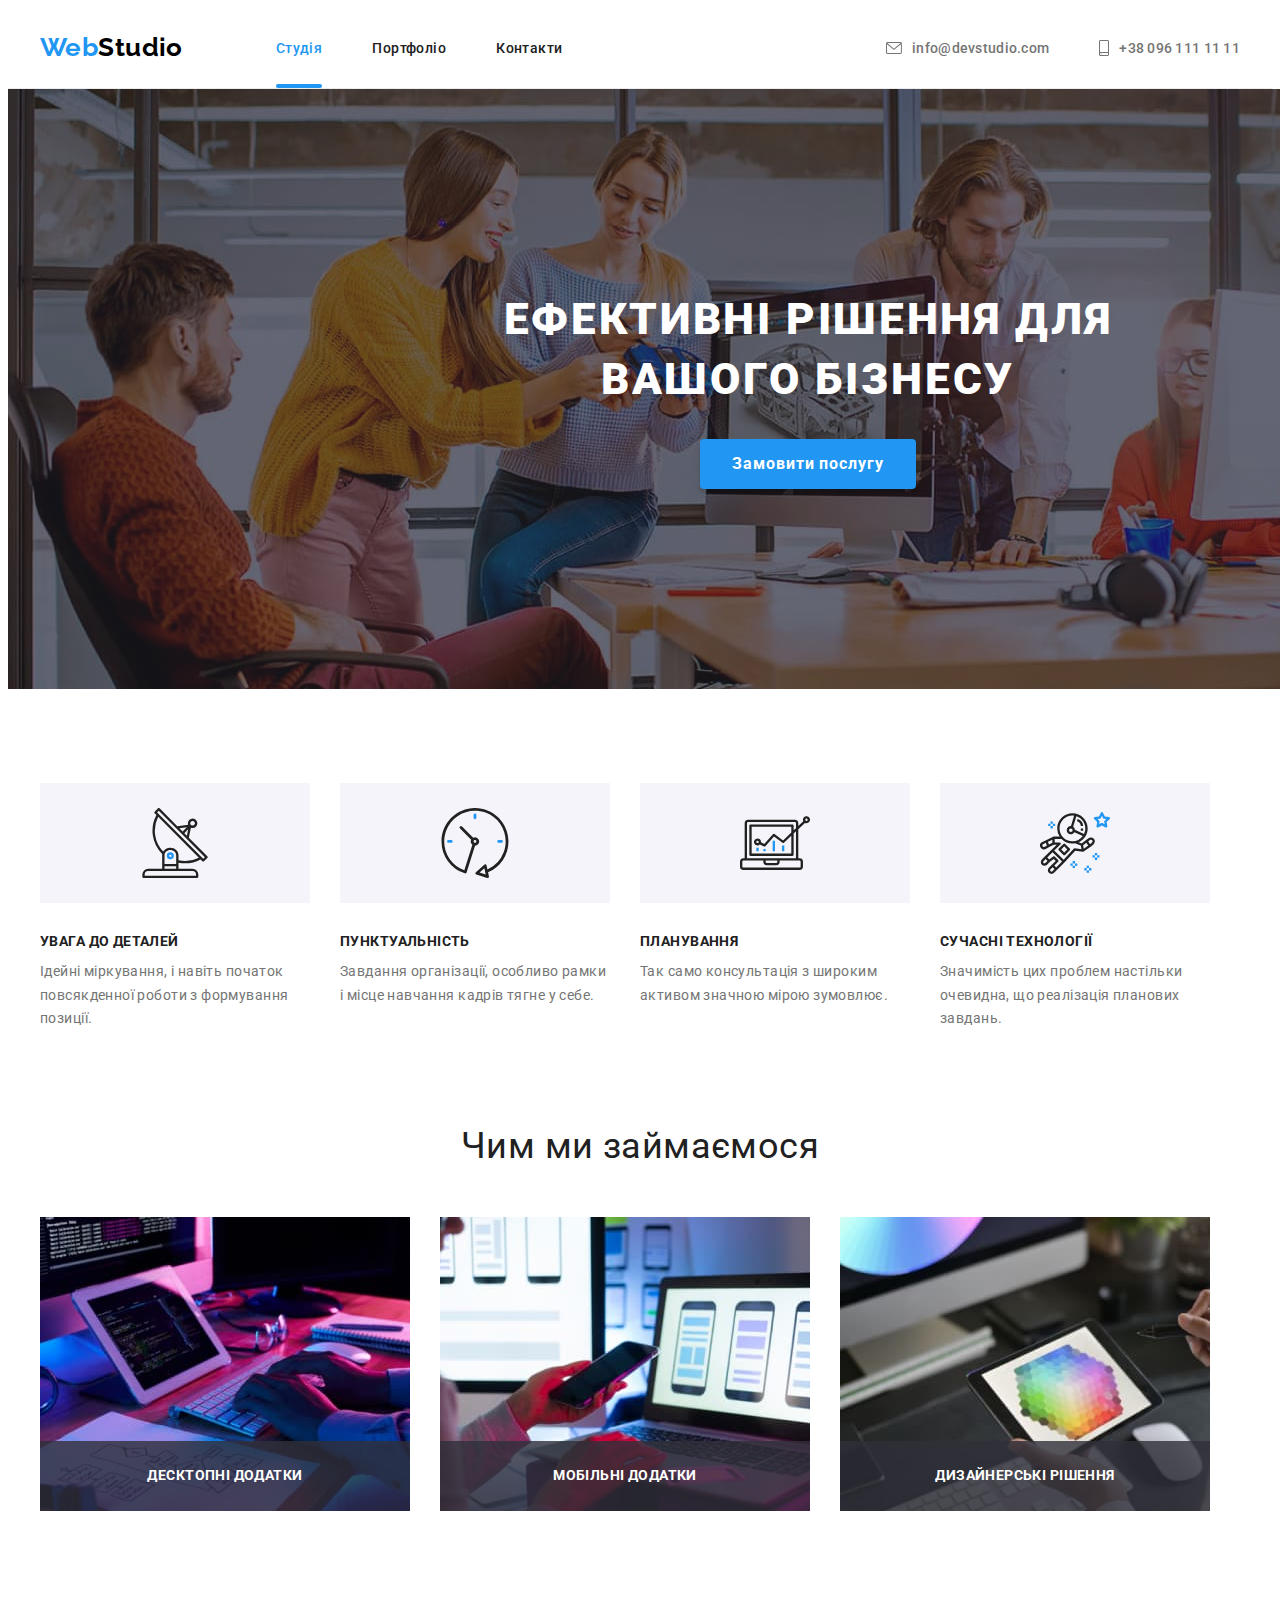
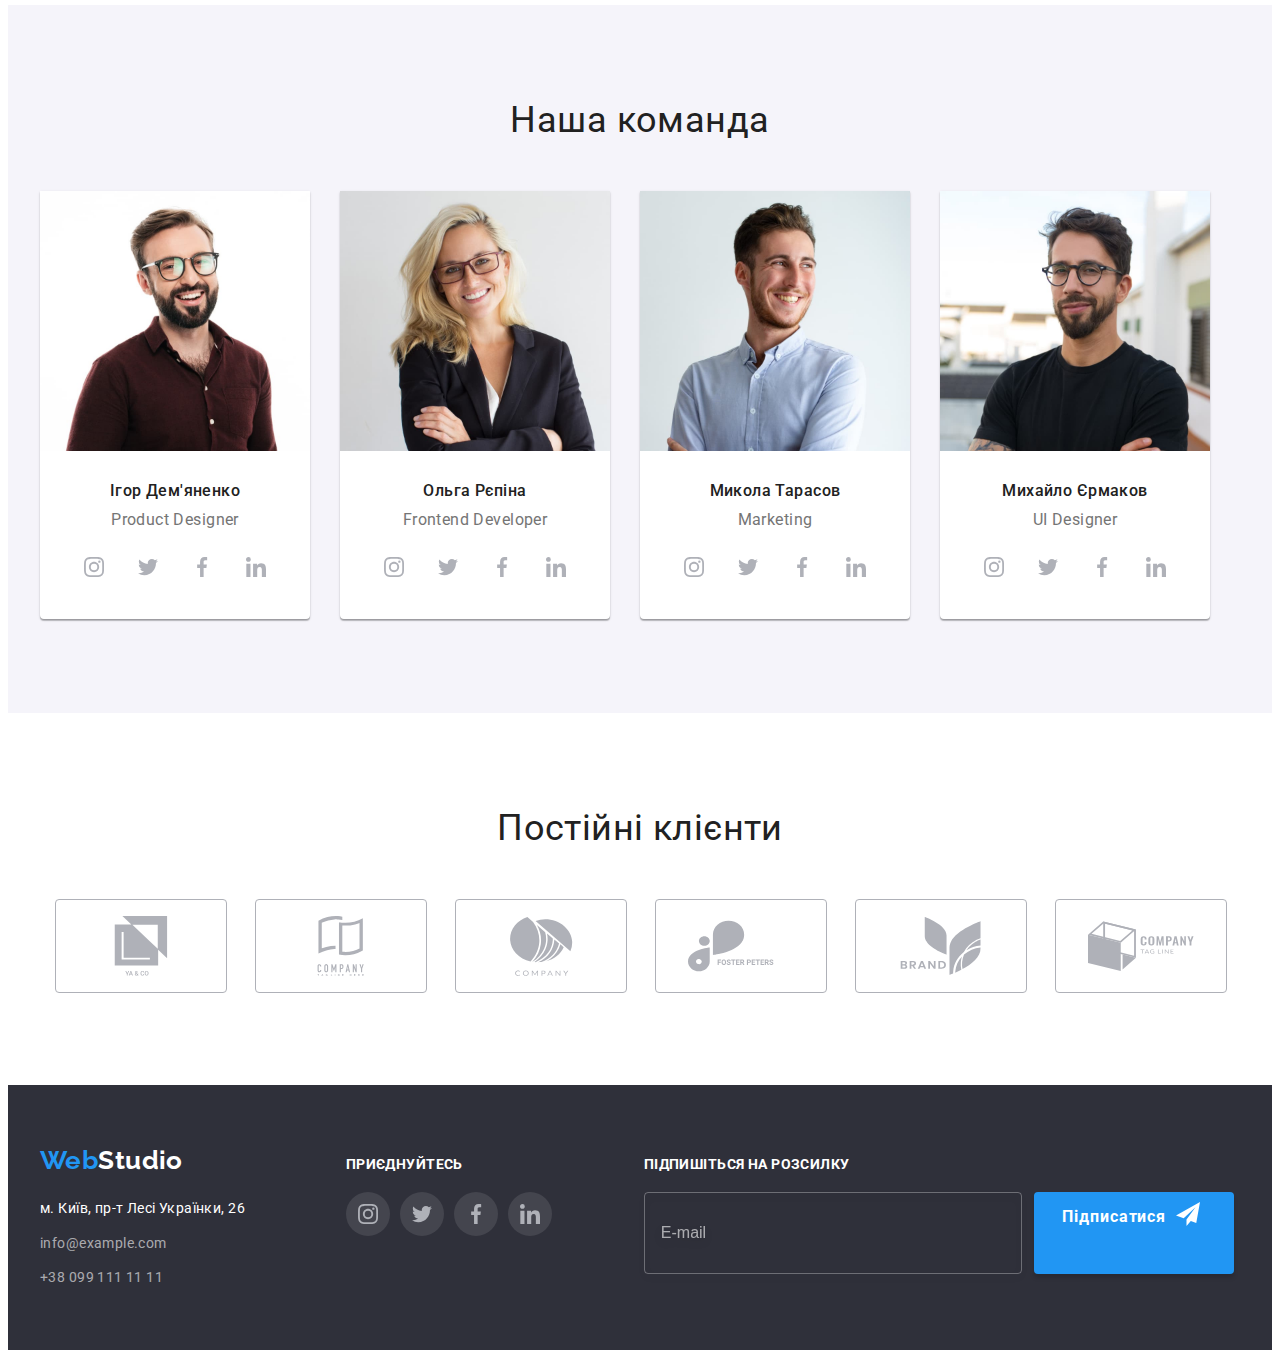
==== commit de6b3dc1: "Changed css.min location" ====
--- a/index.html
+++ b/index.html
@@ -14,7 +14,7 @@
     <link rel="stylesheet" href="https://cdnjs.cloudflare.com/ajax/libs/modern-normalize/1.1.0/modern-normalize.min.css"
         integrity="sha512-wpPYUAdjBVSE4KJnH1VR1HeZfpl1ub8YT/NKx4PuQ5NmX2tKuGu6U/JRp5y+Y8XG2tV+wKQpNHVUX03MfMFn9Q=="
         crossorigin="anonymous" referrerpolicy="no-referrer" />
-   <link rel="stylesheet" href="./dist/css/main.min.css">
+   <link rel="stylesheet" href="./css.min/main.min.css">
 
 </head>
 
--- a/css.min/main.min.css
+++ b/css.min/main.min.css
@@ -0,0 +1 @@
+:root{--card-set-gap: 30px;--main-text-color: #757575;--title-text-color: #212121;--accent-color: #2196F3;--bcg-color: #fff;--line-header: #ECECEC;--logo-color: #000000;--hero-bcg: #C4C4C4;--white-text: #FFFFFF;--btn-hover: #188CE8;--bcg-footer: #2F303A;--adr-color: rgba(255, 255, 255, 0.6);--secondary-bcg: #F5F4FA;--icon-color: #AFB1B8;--space-icons: 10px;--timing-duration: 250ms;--timing-function: cubic-bezier(0.4, 0, 0.2, 1);--icon-color-socials: #FFFFFF}.visually-hidden{position:absolute;width:1px;height:1px;margin:-1px;padding:0;overflow:hidden;border:0;clip:rect(0 0 0 0)}.client__logo,.jobs__label,.strength__icon,.hero__container,.modal__close,.socials__icon{display:flex;justify-content:center;align-items:center}.client,.jobs,.strength{display:flex;flex-wrap:wrap;text-decoration:none}body{background-color:var(--bcg-color);font-family:Roboto,sans-serif;color:var(--main-text-color);letter-spacing:.03em;font-size:14px}h1,h2,h3,h4,h5,h6,p{margin:0px}ul,ol{margin:0;padding:0;list-style:none}img{display:block}.section{padding-top:94px;padding-bottom:94px}.container{width:1200px;padding-left:15px;padding-right:15px;margin-left:auto;margin-right:auto}.logo{margin-right:93px;color:var(--logo-color);font-family:Raleway,sans-serif;font-style:normal;font-size:26px;font-weight:700;line-height:1.1923076923;text-decoration:none}.logo__web{color:var(--accent-color)}.logo__studio{color:var(--white-text)}.footer__logo{display:inline-block;margin-bottom:20px}.btn{min-width:200px;min-height:50px;padding-top:10px;padding-bottom:10px;border:none;border-radius:4px;font-family:inherit;color:var(--white-text);background-color:var(--accent-color);box-shadow:0px 4px 4px rgba(0,0,0,.15);display:flex;text-align:center;letter-spacing:.06em;font-size:16px;font-weight:700;line-height:1.875;cursor:pointer;transition:background-color var(--timing-duration) var(--timing-function)}.btn:hover{background-color:var(--btn-hover)}.menu__list .current{position:relative;color:var(--accent-color);padding-bottom:32px}.menu__list .current::after{content:"";position:absolute;left:0;bottom:0;width:100%;height:4px;background:var(--accent-color);border-radius:2px}.socials{display:flex;justify-content:center;margin-top:16px}.socials_Theme-White{margin-top:16px}.socials_Theme-Dark{margin-top:20px}.socials__link:not(:last-child){margin-right:var(--space-icons)}.socials__icon{width:44px;height:44px;border-radius:50%;fill:var(--icon-color);transition:background-color var(--timing-duration) var(--timing-function),fill var(--timing-duration) var(--timing-function)}.socials__icon_theme-dark{background-color:rgba(255,255,255,.1)}.socials__icon:hover,.socials__icon:focus{background-color:var(--accent-color);fill:var(--icon-color-socials)}.secondary-title{margin-bottom:50px;font-size:36px;font-weight:inherit;line-height:1.1666666667;text-align:center;color:var(--title-text-color)}.backdrop{position:fixed;top:0;left:0;width:100vw;height:100vh;display:flex;justify-content:center;align-items:center;background-color:rgba(0,0,0,.2);transition:opacity var(--timing-duration) var(--timing-function),visibility var(--timing-duration) var(--timing-function)}.backdrop.is-hidden{opacity:0;visibility:hidden;pointer-events:none}.modal{position:absolute;padding:40px;width:528px;height:580px;background-color:#fff;box-shadow:0px 1px 3px rgba(0,0,0,.12),0px 1px 1px rgba(0,0,0,.14),0px 2px 1px rgba(0,0,0,.2);border-radius:4px;transform:scale(100%);transition:transform var(--timing-duration) var(--timing-function)}.backdrop.is-hidden .modal{transform:scale(140%)}.modal__close{position:absolute;top:8px;right:8px;width:30px;height:30px;border-radius:50%;border:1px solid rgba(0,0,0,.1);background-color:rgba(0,0,0,0);padding:0;cursor:pointer;transition:transform var(--timing-duration) var(--timing-function),var(--timing-duration),var(--timing-function)}.modal__close-icon{transition:fill var(--timing-duration) var(--timing-function)}.modal__close-icon:hover,.modal__close-icon:focus{fill:var(--accent-color)}.modal__title{display:block;width:100%;margin-bottom:12px;font-size:20px;font-weight:700;line-height:1.15;text-align:center;color:var(--title-text-color)}.modal__label{display:block;font-size:12px;font-weight:400;line-height:1.1666666667;letter-spacing:.01em}.modal__contact-info{width:100%;height:40px;padding-left:42px;border:1px solid rgba(33,33,33,.2);border-radius:4px;transition:border-color var(--timing-duration) var(--timing-function)}.modal__contact-info:focus{outline:none;border-color:var(--accent-color)}.modal__contact-info-wrapper{position:relative;display:block;margin-top:4px;margin-bottom:10px}.modal__contact-icon{position:absolute;left:12px;top:50%;fill:var(--title-text-color);transform:translateY(-50%);transition:fill var(--timing-duration) var(--timing-function)}.modal__contact-info:focus+.modal__contact-icon{fill:var(--accent-color)}.modal__message{width:100%;height:120px;padding:12px 16px;resize:none;border:1px solid rgba(33,33,33,.2);border-radius:4px;transition:border-color var(--timing-duration) var(--timing-function)}.modal__message:focus{outline:none;border-color:var(--accent-color)}.modal__message::-moz-placeholder{font-size:12px;font-weight:inherit;line-height:1.1666666667;letter-spacing:.01em;color:rgba(117,117,117,.5)}.modal__message::placeholder{font-size:12px;font-weight:inherit;line-height:1.1666666667;letter-spacing:.01em;color:rgba(117,117,117,.5)}.modal__checkbox-text{display:flex;align-items:center;line-height:1.71;color:var(--main-text-color)}.modal__checkbox-text::before{display:inline-block;content:"";width:16px;height:15px;margin-right:8px;border:2px solid var(--title-text-color);border-radius:2px;cursor:pointer}.modal__accept-checkbox:checked+.modal__checkbox-text::before{background-color:var(--accent-color);border-color:var(--accent-color);background-image:url("data:image/svg+xml,%3Csvg width='13' height='10' viewBox='0 0 13 10' fill='none' xmlns='http://www.w3.org/2000/svg'%3E%3Cpath d='M1.95703 4.75166L1.88825 4.68604L1.81923 4.75141L0.93123 5.59258L0.854858 5.66492L0.930974 5.73753L4.42671 9.07236L4.49574 9.1382L4.56476 9.07236L12.069 1.91352L12.1449 1.84116L12.069 1.76881L11.1873 0.927644L11.1183 0.861826L11.0493 0.927611L4.49577 7.17353L1.95703 4.75166Z' fill='white' stroke='white' stroke-width='0.2'/%3E%3C/svg%3E");background-size:contain;background-repeat:no-repeat;background-origin:padding-box}.modal__accept-checkbox:focus+.modal__checkbox-text::before{outline:1px solid var(--accent-color)}.modal__accept{display:flex;justify-content:center;margin-top:20px;margin-bottom:30px}.modal__btn_submit{display:block;margin:0 auto;padding-right:52px;padding-left:52px}.header{padding-top:24px;padding-bottom:25px;border-bottom:1px solid var(--line-header);background-color:var(--bcg-color)}.header-container{display:flex;align-items:center}.navigation{display:flex;align-items:center}.menu{display:flex;align-items:center}.menu__list:not(:last-child){margin-right:50px}.menu__link{color:var(--title-text-color);font-weight:500;text-decoration:none;transition:color var(--timing-duration) var(--timing-function)}.menu__link:hover,.menu__link:focus{color:var(--accent-color)}.contacts{display:flex;margin-left:auto;align-items:center}.contacts__list:not(:last-child){margin-right:50px}.contacts__item{display:flex;align-items:center;text-decoration:none;color:var(--main-text-color);font-size:14px;font-weight:500;line-height:1.1428571429;letter-spacing:.02em;transition:color var(--timing-duration) var(--timing-function)}.contacts__item:hover,.contacts__item:focus{color:var(--accent-color)}.contacts__icon{--icon-color: currentColor;align-items:center;margin-right:var(--space-icons)}.hero{width:1600px;margin:0 auto;padding-top:200px;padding-bottom:200px;background-color:var(--hero-bcg);background-image:linear-gradient(rgba(47, 48, 58, 0.4), rgba(47, 48, 58, 0.4)),url(../../images/overlay.jpg);background-repeat:no-repeat}.hero__title{width:696px;margin-bottom:30px;color:var(--white-text);font-size:44px;font-weight:900;line-height:1.3636363636;text-align:center;letter-spacing:.06em;text-transform:uppercase}.hero__btn{padding-left:32px;padding-right:32px}.hero__container{flex-direction:column;flex-wrap:wrap}.strength__element{flex-basis:calc((100% - 90px)/4);max-width:270px}.strength__element:not(:nth-child(4)){margin-right:var(--card-set-gap)}.strength__icon{width:270px;height:120px;margin-bottom:30px;background-color:var(--secondary-bcg)}.strength__title{margin-bottom:10px;font-size:14px;line-height:1.2;text-transform:uppercase;color:var(--title-text-color)}.strength__text{line-height:1.7;color:var(--main-text-color)}.job-section{padding-top:0}.jobs__kind{position:relative;flex-basis:calc((100% - 60px)/3);max-width:370px}.jobs__kind:nth-child(-n+2){margin-right:var(--card-set-gap)}.jobs__label{position:absolute;bottom:0;left:0;width:100%;background-color:rgba(47,48,58,.8);height:70px;font-weight:700;line-height:1.14;text-transform:uppercase;color:#fff}.team-section{padding:94px 0;background-color:var(--secondary-bcg)}.team{display:flex;flex-wrap:wrap;margin:-15px}.team__element{max-width:270px;flex-basis:calc((100% - 90px)/4);margin:15px;background:#fff;box-shadow:0px 1px 3px rgba(0,0,0,.12),0px 1px 1px rgba(0,0,0,.14),0px 2px 1px rgba(0,0,0,.2);border-radius:0px 0px 4px 4px;overflow:hidden}.team__name{padding-top:30px;padding-bottom:30px}.team__title{margin-bottom:10px;font-size:16px;font-weight:500;line-height:1.1875;text-align:center;color:var(--title-text-color);text-transform:capitalize}.team__text{font-size:16px;line-height:1.2;text-align:center;color:var(--main-text-color)}.client{justify-content:center}.client__list{width:170px;height:92px}.client__list:not(:last-child){margin-right:var(--card-set-gap)}.client__logo{width:100%;height:100%;border:1px solid var(--icon-color);border-radius:4px;fill:var(--icon-color);transition:border var(--timing-duration) var(--timing-function),fill var(--timing-duration) var(--timing-function)}.client__logo:hover,.client__logo:focus{border:1px solid var(--accent-color);fill:var(--accent-color)}.footer{background-color:var(--bcg-footer);padding-bottom:60px;padding-top:60px}.footer__position{display:flex;align-items:baseline;width:1200px}.contact-info__list{margin-bottom:9px}.contact-info__link{text-decoration:none;color:var(--adr-color);font-style:normal;line-height:1.8;transition:color var(--timing-duration) var(--timing-function)}.contact-info__link:hover,.contact-info__link:focus{color:var(--accent-color)}.contact-info__link_color-white{color:var(--white-text)}.footer__column-first{margin-right:70px}.footer__column-second{color:#fff;font-size:14px;font-weight:700;line-height:1.1428571429;text-transform:uppercase}.footer-form{min-width:570px;margin-left:92px}.footer-form .footer-form__email{width:358px;height:50px;padding-top:15px;padding-bottom:15px;padding-left:16px;margin-right:12px;background-color:rgba(0,0,0,0);border:1px solid rgba(255,255,255,.3);filter:drop-shadow(0px 4px 4px rgba(0, 0, 0, 0.15));border-radius:4px}.footer-form .footer-form__email::-moz-placeholder{font-size:16px;font-weight:inherit;line-height:1.25;display:flex;align-items:center;color:var(--adr-color)}.footer-form .footer-form__email::placeholder{font-size:16px;font-weight:inherit;line-height:1.25;display:flex;align-items:center;color:var(--adr-color)}.footer-form__label{display:block;margin-bottom:20px;font-size:14px;font-weight:700;line-height:1.1428571429;text-transform:uppercase;color:var(--white-text)}.footer-form__btn{padding-left:28px;padding-right:28px}.btn>svg{margin-left:10px}.wrapper-input-button{display:flex}.footer-form__email{color:var(--white-text)}.filter{display:flex;margin-bottom:50px;justify-content:center}.filter__item{margin-right:8px}.filter__item:last-child{margin-right:0}.filter__button{padding:6px 22px;font-family:"Roboto";font-size:16px;font-weight:500;line-height:1.625;text-align:center;letter-spacing:.03em;color:var(--title-text-color);background-color:var(--secondary-bcg);border-radius:4px;border:none;cursor:pointer;transition:color var(--timing-duration) var(--timing-function),background var(--timing-duration) var(--timing-function),box-shadow var(--timing-duration) var(--timing-function)}.filter__button:hover,.filter__button:focus{background:var(--accent-color);color:var(--white-text);box-shadow:0px 3px 1px rgba(0,0,0,.1),0px 1px 2px rgba(0,0,0,.08),0px 2px 2px rgba(0,0,0,.12)}.project{display:flex;flex-wrap:wrap;margin-right:calc(-1*var(--card-set-gap));margin-bottom:calc(-1*var(--card-set-gap))}.project__title{margin-bottom:4px;font-size:18px;line-height:2;letter-spacing:.06em;color:var(--title-text-color);text-transform:capitalize}.project__text{font-size:16px;font-weight:inherit;line-height:1.875;color:var(--main-text-color)}.project__border{padding:20px 24px;border:1px solid #eee;border-top:none}.project__link{text-decoration:none;color:var(--accent-color)}.project__overlay{position:relative;left:0;top:0;width:370px;height:294px;background-color:rgba(33,150,243,.9);overflow:hidden}.project__item{flex-basis:calc((100% - 3*var(--card-set-gap))/3);margin-right:var(--card-set-gap);margin-bottom:var(--card-set-gap);transition:box-shadow var(--timing-duration) var(--timing-function)}.project__item:hover{box-shadow:0px 1px 1px rgba(0,0,0,.12),0px 4px 4px rgba(0,0,0,.06),1px 4px 6px rgba(0,0,0,.16)}.project__description{position:absolute;top:0;left:0;width:370px;height:294px;padding:63px 24px;font-size:18px;line-height:1.56;color:var(--white-text);background-color:rgba(33,150,243,.9);transform:translateY(100%);transition:transform var(--timing-duration) var(--timing-function)}.project__item:hover .project__description{transform:translateY(0)}/*# sourceMappingURL=main.min.css.map */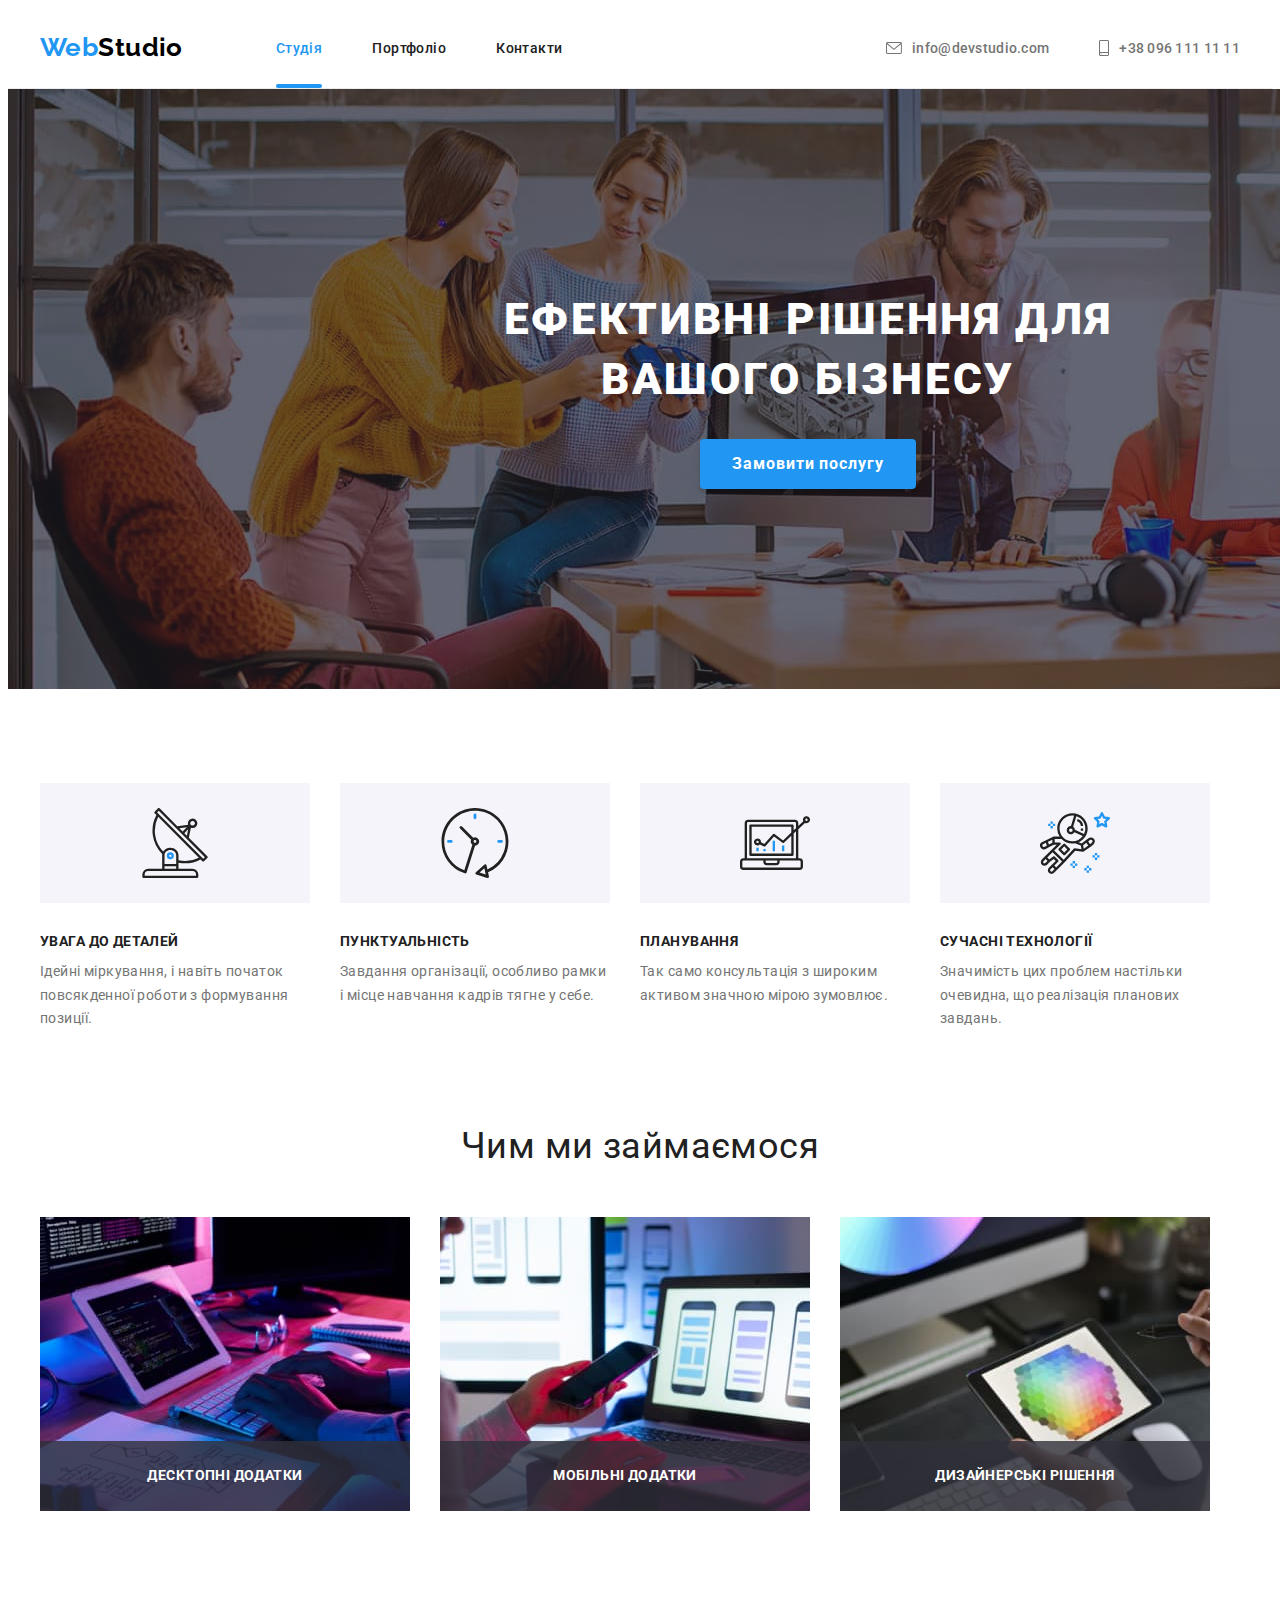
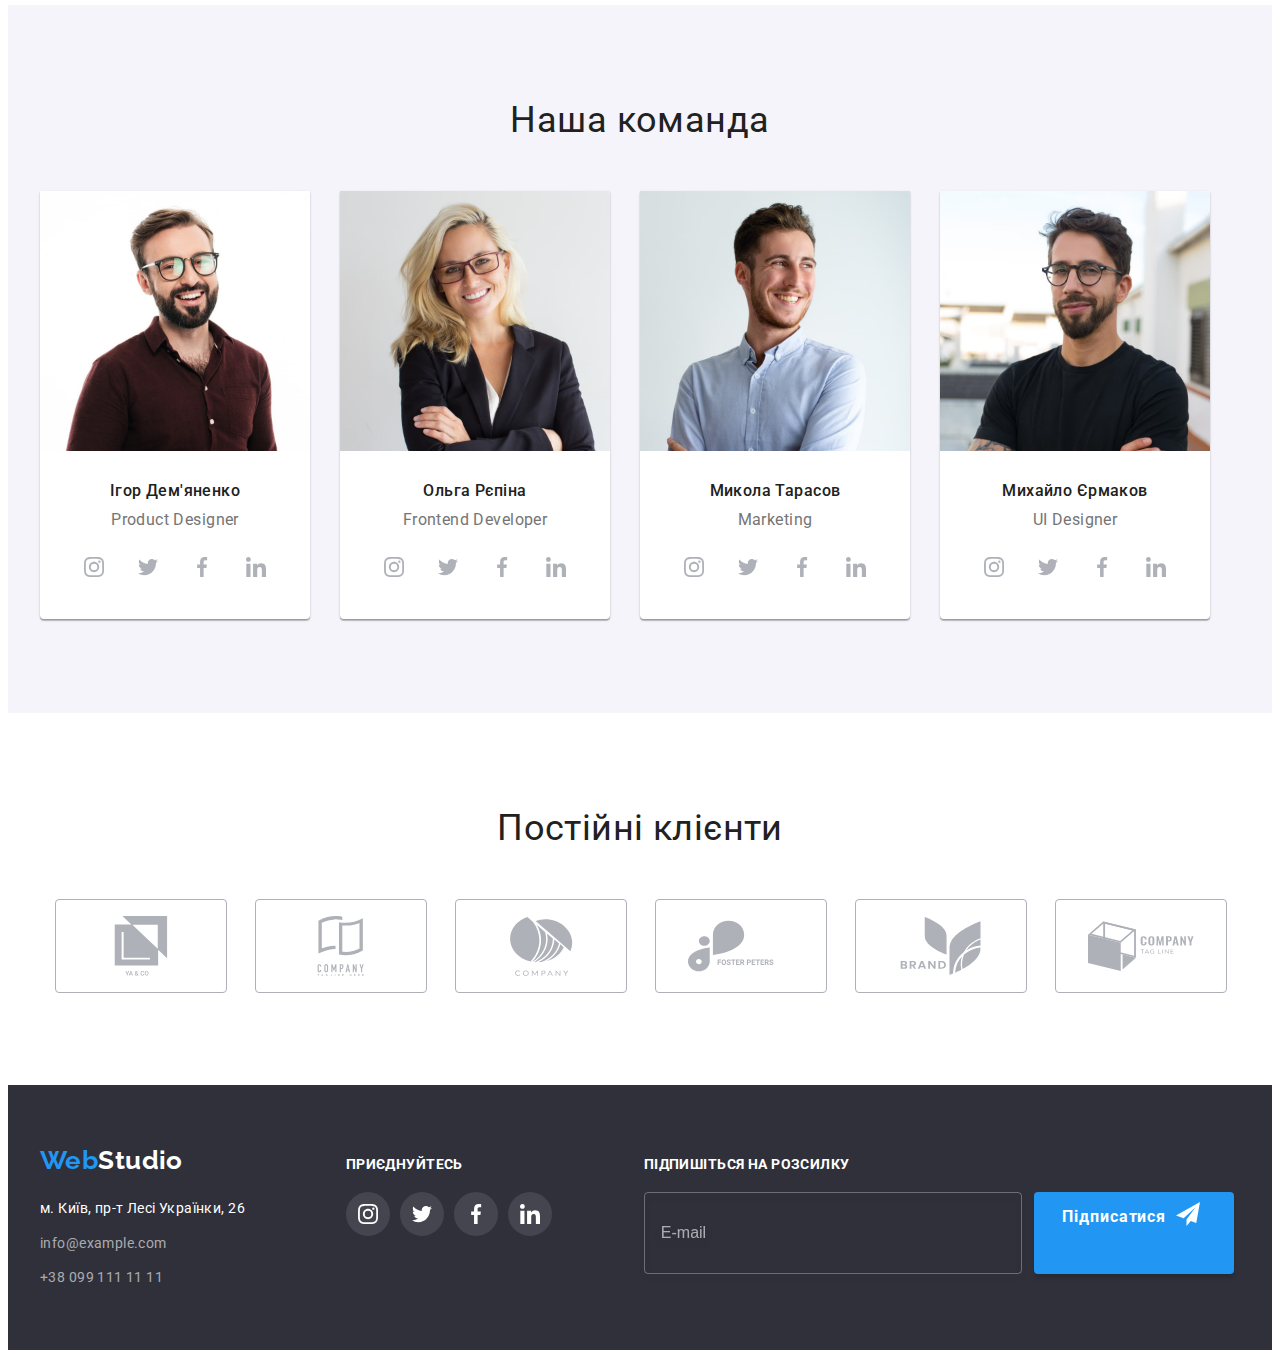
==== commit 3e326681: "fixed a bug" ====
--- a/index.html
+++ b/index.html
@@ -11,10 +11,8 @@
     <link
         href="https://fonts.googleapis.com/css2?family=Raleway:wght@700&family=Roboto:wght@400;500;700;900&display=swap"
         rel="stylesheet">
-    <link rel="stylesheet" href="https://cdnjs.cloudflare.com/ajax/libs/modern-normalize/1.1.0/modern-normalize.min.css"
-        integrity="sha512-wpPYUAdjBVSE4KJnH1VR1HeZfpl1ub8YT/NKx4PuQ5NmX2tKuGu6U/JRp5y+Y8XG2tV+wKQpNHVUX03MfMFn9Q=="
-        crossorigin="anonymous" referrerpolicy="no-referrer" />
-   <link rel="stylesheet" href="./css.min/main.min.css">
+    <link rel="stylesheet" href="https://cdnjs.cloudflare.com/ajax/libs/modern-normalize/1.1.0/modern-normalize.min.css" integrity="sha512-wpPYUAdjBVSE4KJnH1VR1HeZfpl1ub8YT/NKx4PuQ5NmX2tKuGu6U/JRp5y+Y8XG2tV+wKQpNHVUX03MfMFn9Q==" crossorigin="anonymous" referrerpolicy="no-referrer"/>
+   <link rel="stylesheet" href="./css/main.min.css">
 
 </head>
 
@@ -474,15 +472,15 @@
         <div class="modal__accept">
             <input type="checkbox" name="accept-policy" id="accept-policy" class="modal__accept-checkbox visually-hidden">
             <label class="modal__checkbox-text" for="accept-policy">Погоджуюся з розсилкою та приймаю &nbsp;
-                <a href="#" class="link">Умови договору</a>
+                <a href="#" class="modal__accept-link">Умови договору</a>
             </label>
         </div>
         <button type="submit" class="btn modal__btn_submit">Відправити</button>
     </form>
     
 
-    <button type="button" class="modal-close" data-modal-close>
-        <svg width="18" height="18" class="modal-close-icon">
+    <button type="button" class="modal__close" data-modal-close>
+        <svg width="18" height="18" class="modal__close-icon">
             <use href="./images/icons.svg#icon-modal-close"></use>
         </svg>
     </button>
--- a/css/main.min.css
+++ b/css/main.min.css
@@ -0,0 +1 @@
+:root{--font-family-main: Roboto, sans-serif;--font-family-secondary: Raleway, sans-serif;--main-text-color: #757575;--title-text-color: #212121;--accent-color: #2196F3;--bcg-color: #fff;--line-header: #ECECEC;--logo-color: #000000;--hero-bcg: #C4C4C4;--white-text: #FFFFFF;--btn-hover: #188CE8;--bcg-footer: #2F303A;--adr-color: rgba(255, 255, 255, 0.6);--secondary-bcg: #F5F4FA;--icon-color: #AFB1B8;--space-icons: 10px;--timing-duration: 250ms;--timing-function: cubic-bezier(0.4, 0, 0.2, 1);--icon-color-socials: #FFFFFF;--card-set-gap: 30px}.visually-hidden{position:absolute;width:1px;height:1px;margin:-1px;padding:0;overflow:hidden;border:0;clip:rect(0 0 0 0)}.client__logo,.jobs__label,.strength__icon,.hero__container,.modal__close,.socials__icon{display:flex;justify-content:center;align-items:center}.client,.jobs,.strength{display:flex;flex-wrap:wrap;text-decoration:none}body{background-color:var(--bcg-color);font-family:var(--font-family-main);color:var(--main-text-color);letter-spacing:.03em;font-size:14px}h1,h2,h3,h4,h5,h6,p{margin:0px}ul,ol{margin:0;padding:0;list-style:none}img{display:block}.section{padding-top:94px;padding-bottom:94px}.container{width:1200px;padding-left:15px;padding-right:15px;margin-left:auto;margin-right:auto}.logo{margin-right:93px;color:var(--logo-color);font-family:var(--font-family-secondary);font-style:normal;font-size:26px;font-weight:700;line-height:1.1923076923;text-decoration:none}.logo__web{color:var(--accent-color)}.logo__studio{color:var(--white-text)}.footer__logo{display:inline-block;margin-bottom:20px}.btn{min-width:200px;min-height:50px;padding-top:10px;padding-bottom:10px;border:none;border-radius:4px;font-family:inherit;color:var(--white-text);background-color:var(--accent-color);box-shadow:0px 4px 4px rgba(0,0,0,.15);display:flex;text-align:center;letter-spacing:.06em;font-size:16px;font-weight:700;line-height:1.875;cursor:pointer;transition:background-color var(--timing-duration) var(--timing-function)}.btn:hover{background-color:var(--btn-hover)}.menu__list .current{position:relative;color:var(--accent-color);padding-bottom:32px}.menu__list .current::after{content:"";position:absolute;left:0;bottom:0;width:100%;height:4px;background:var(--accent-color);border-radius:2px}.socials{display:flex;justify-content:center;margin-top:16px}.socials_Theme-White{margin-top:16px}.socials_Theme-Dark{margin-top:20px}.socials__link:not(:last-child){margin-right:var(--space-icons)}.socials__icon{width:44px;height:44px;border-radius:50%;fill:var(--icon-color);transition:background-color var(--timing-duration) var(--timing-function),fill var(--timing-duration) var(--timing-function)}.socials__icon_theme-dark{fill:var(--icon-color-socials);background-color:rgba(255,255,255,.1)}.socials__icon:hover,.socials__icon:focus{background-color:var(--accent-color);fill:var(--icon-color-socials)}.secondary-title{margin-bottom:50px;font-size:36px;font-weight:inherit;line-height:1.1666666667;text-align:center;color:var(--title-text-color)}.backdrop{position:fixed;top:0;left:0;width:100vw;height:100vh;display:flex;justify-content:center;align-items:center;background-color:rgba(0,0,0,.2);transition:opacity var(--timing-duration) var(--timing-function),visibility var(--timing-duration) var(--timing-function)}.backdrop.is-hidden{opacity:0;visibility:hidden;pointer-events:none}.modal{position:absolute;padding:40px;width:528px;height:580px;background-color:#fff;box-shadow:0px 1px 3px rgba(0,0,0,.12),0px 1px 1px rgba(0,0,0,.14),0px 2px 1px rgba(0,0,0,.2);border-radius:4px;transform:scale(100%);transition:transform var(--timing-duration) var(--timing-function)}.backdrop.is-hidden .modal{transform:scale(140%)}.modal__close{position:absolute;top:8px;right:8px;width:30px;height:30px;border-radius:50%;border:1px solid rgba(0,0,0,.1);background-color:rgba(0,0,0,0);padding:0;cursor:pointer;transition:transform var(--timing-duration) var(--timing-function),var(--timing-duration),var(--timing-function)}.modal__close-icon{transition:fill var(--timing-duration) var(--timing-function)}.modal__close-icon:hover,.modal__close-icon:focus{fill:var(--accent-color)}.modal__title{display:block;width:100%;margin-bottom:12px;font-size:20px;font-weight:700;line-height:1.15;text-align:center;color:var(--title-text-color)}.modal__label{display:block;font-size:12px;font-weight:400;line-height:1.1666666667;letter-spacing:.01em}.modal__contact-info{width:100%;height:40px;padding-left:42px;border:1px solid rgba(33,33,33,.2);border-radius:4px;transition:border-color var(--timing-duration) var(--timing-function)}.modal__contact-info:focus{outline:none;border-color:var(--accent-color)}.modal__contact-info-wrapper{position:relative;display:block;margin-top:4px;margin-bottom:10px}.modal__contact-icon{position:absolute;left:12px;top:50%;fill:var(--title-text-color);transform:translateY(-50%);transition:fill var(--timing-duration) var(--timing-function)}.modal__contact-info:focus+.modal__contact-icon{fill:var(--accent-color)}.modal__message{width:100%;height:120px;padding:12px 16px;resize:none;border:1px solid rgba(33,33,33,.2);border-radius:4px;transition:border-color var(--timing-duration) var(--timing-function)}.modal__message:focus{outline:none;border-color:var(--accent-color)}.modal__message::-moz-placeholder{font-size:12px;font-weight:inherit;line-height:1.1666666667;letter-spacing:.01em;color:rgba(117,117,117,.5)}.modal__message::placeholder{font-size:12px;font-weight:inherit;line-height:1.1666666667;letter-spacing:.01em;color:rgba(117,117,117,.5)}.modal__checkbox-text{display:flex;align-items:center;line-height:1.71;color:var(--main-text-color)}.modal__checkbox-text::before{display:inline-block;content:"";width:16px;height:15px;margin-right:8px;border:2px solid var(--title-text-color);border-radius:2px;cursor:pointer}.modal__accept-checkbox:checked+.modal__checkbox-text::before{background-color:var(--accent-color);border-color:var(--accent-color);background-image:url("data:image/svg+xml,%3Csvg width='13' height='10' viewBox='0 0 13 10' fill='none' xmlns='http://www.w3.org/2000/svg'%3E%3Cpath d='M1.95703 4.75166L1.88825 4.68604L1.81923 4.75141L0.93123 5.59258L0.854858 5.66492L0.930974 5.73753L4.42671 9.07236L4.49574 9.1382L4.56476 9.07236L12.069 1.91352L12.1449 1.84116L12.069 1.76881L11.1873 0.927644L11.1183 0.861826L11.0493 0.927611L4.49577 7.17353L1.95703 4.75166Z' fill='white' stroke='white' stroke-width='0.2'/%3E%3C/svg%3E");background-size:contain;background-repeat:no-repeat;background-origin:padding-box}.modal__accept-checkbox:focus+.modal__checkbox-text::before{outline:1px solid var(--accent-color)}.modal__accept{display:flex;justify-content:center;margin-top:20px;margin-bottom:30px}.modal__accept-link{color:var(--accent-color)}.modal__btn_submit{display:block;margin:0 auto;padding-right:52px;padding-left:52px}.header{padding-top:24px;padding-bottom:25px;border-bottom:1px solid var(--line-header);background-color:var(--bcg-color)}.header-container{display:flex;align-items:center}.navigation{display:flex;align-items:center}.menu{display:flex;align-items:center}.menu__list:not(:last-child){margin-right:50px}.menu__link{color:var(--title-text-color);font-weight:500;text-decoration:none;transition:color var(--timing-duration) var(--timing-function)}.menu__link:hover,.menu__link:focus{color:var(--accent-color)}.contacts{display:flex;margin-left:auto;align-items:center}.contacts__list:not(:last-child){margin-right:50px}.contacts__item{display:flex;align-items:center;text-decoration:none;color:var(--main-text-color);font-size:14px;font-weight:500;line-height:1.1428571429;letter-spacing:.02em;transition:color var(--timing-duration) var(--timing-function)}.contacts__item:hover,.contacts__item:focus{color:var(--accent-color)}.contacts__icon{--icon-color: currentColor;align-items:center;margin-right:var(--space-icons)}.hero{width:1600px;margin:0 auto;padding-top:200px;padding-bottom:200px;background-color:var(--hero-bcg);background-image:linear-gradient(rgba(47, 48, 58, 0.4), rgba(47, 48, 58, 0.4)),url(../images/overlay.jpg);background-repeat:no-repeat}.hero__title{width:696px;margin-bottom:30px;color:var(--white-text);font-size:44px;font-weight:900;line-height:1.3636363636;text-align:center;letter-spacing:.06em;text-transform:uppercase}.hero__btn{padding-left:32px;padding-right:32px}.hero__container{flex-direction:column;flex-wrap:wrap}.strength__element{flex-basis:calc((100% - 90px)/4);max-width:270px}.strength__element:not(:nth-child(4)){margin-right:var(--card-set-gap)}.strength__icon{width:270px;height:120px;margin-bottom:30px;background-color:var(--secondary-bcg)}.strength__title{margin-bottom:10px;font-size:14px;line-height:1.2;text-transform:uppercase;color:var(--title-text-color)}.strength__text{line-height:1.7;color:var(--main-text-color)}.job-section{padding-top:0}.jobs__kind{position:relative;flex-basis:calc((100% - 60px)/3);max-width:370px}.jobs__kind:nth-child(-n+2){margin-right:var(--card-set-gap)}.jobs__label{position:absolute;bottom:0;left:0;width:100%;background-color:rgba(47,48,58,.8);height:70px;font-weight:700;line-height:1.14;text-transform:uppercase;color:#fff}.team-section{padding:94px 0;background-color:var(--secondary-bcg)}.team{display:flex;flex-wrap:wrap;margin:-15px}.team__element{max-width:270px;flex-basis:calc((100% - 90px)/4);margin:15px;background:#fff;box-shadow:0px 1px 3px rgba(0,0,0,.12),0px 1px 1px rgba(0,0,0,.14),0px 2px 1px rgba(0,0,0,.2);border-radius:0px 0px 4px 4px;overflow:hidden}.team__name{padding-top:30px;padding-bottom:30px}.team__title{margin-bottom:10px;font-size:16px;font-weight:500;line-height:1.1875;text-align:center;color:var(--title-text-color);text-transform:capitalize}.team__text{font-size:16px;line-height:1.2;text-align:center;color:var(--main-text-color)}.client{justify-content:center}.client__list{width:170px;height:92px}.client__list:not(:last-child){margin-right:var(--card-set-gap)}.client__logo{width:100%;height:100%;border:1px solid var(--icon-color);border-radius:4px;fill:var(--icon-color);transition:border var(--timing-duration) var(--timing-function),fill var(--timing-duration) var(--timing-function)}.client__logo:hover,.client__logo:focus{border:1px solid var(--accent-color);fill:var(--accent-color)}.footer{background-color:var(--bcg-footer);padding-bottom:60px;padding-top:60px}.footer__position{display:flex;align-items:baseline;width:1200px}.contact-info__list{margin-bottom:9px}.contact-info__link{text-decoration:none;color:var(--adr-color);font-style:normal;line-height:1.8;transition:color var(--timing-duration) var(--timing-function)}.contact-info__link:hover,.contact-info__link:focus{color:var(--accent-color)}.contact-info__link_color-white{color:var(--white-text)}.footer__column-first{margin-right:70px}.footer__column-second{color:#fff;font-size:14px;font-weight:700;line-height:1.1428571429;text-transform:uppercase}.footer-form{min-width:570px;margin-left:92px}.footer-form .footer-form__email{width:358px;height:50px;padding-top:15px;padding-bottom:15px;padding-left:16px;margin-right:12px;background-color:rgba(0,0,0,0);border:1px solid rgba(255,255,255,.3);filter:drop-shadow(0px 4px 4px rgba(0, 0, 0, 0.15));border-radius:4px}.footer-form .footer-form__email::-moz-placeholder{font-size:16px;font-weight:inherit;line-height:1.25;display:flex;align-items:center;color:var(--adr-color)}.footer-form .footer-form__email::placeholder{font-size:16px;font-weight:inherit;line-height:1.25;display:flex;align-items:center;color:var(--adr-color)}.footer-form__label{display:block;margin-bottom:20px;font-size:14px;font-weight:700;line-height:1.1428571429;text-transform:uppercase;color:var(--white-text)}.footer-form__btn{padding-left:28px;padding-right:28px}.btn>svg{margin-left:10px}.wrapper-input-button{display:flex}.footer-form__email{color:var(--white-text)}.filter{display:flex;margin-bottom:50px;justify-content:center}.filter__item{margin-right:8px}.filter__item:last-child{margin-right:0}.filter__button{padding:6px 22px;font-family:var(--font-family-main);font-size:16px;font-weight:500;line-height:1.625;text-align:center;letter-spacing:.03em;color:var(--title-text-color);background-color:var(--secondary-bcg);border-radius:4px;border:none;cursor:pointer;transition:color var(--timing-duration) var(--timing-function),background var(--timing-duration) var(--timing-function),box-shadow var(--timing-duration) var(--timing-function)}.filter__button:hover,.filter__button:focus{background:var(--accent-color);color:var(--white-text);box-shadow:0px 3px 1px rgba(0,0,0,.1),0px 1px 2px rgba(0,0,0,.08),0px 2px 2px rgba(0,0,0,.12)}.project{display:flex;flex-wrap:wrap;margin-right:calc(-1*var(--card-set-gap));margin-bottom:calc(-1*var(--card-set-gap))}.project__title{margin-bottom:4px;font-size:18px;line-height:2;letter-spacing:.06em;color:var(--title-text-color);text-transform:capitalize}.project__text{font-size:16px;font-weight:inherit;line-height:1.875;color:var(--main-text-color)}.project__border{padding:20px 24px;border:1px solid #eee;border-top:none}.project__link{text-decoration:none;color:var(--accent-color)}.project__overlay{position:relative;left:0;top:0;width:370px;height:294px;background-color:rgba(33,150,243,.9);overflow:hidden}.project__item{flex-basis:calc((100% - 3*var(--card-set-gap))/3);margin-right:var(--card-set-gap);margin-bottom:var(--card-set-gap);transition:box-shadow var(--timing-duration) var(--timing-function)}.project__item:hover{box-shadow:0px 1px 1px rgba(0,0,0,.12),0px 4px 4px rgba(0,0,0,.06),1px 4px 6px rgba(0,0,0,.16)}.project__description{position:absolute;top:0;left:0;width:370px;height:294px;padding:63px 24px;font-size:18px;line-height:1.56;color:var(--white-text);background-color:rgba(33,150,243,.9);transform:translateY(100%);transition:transform var(--timing-duration) var(--timing-function)}.project__item:hover .project__description{transform:translateY(0)}/*# sourceMappingURL=main.min.css.map */